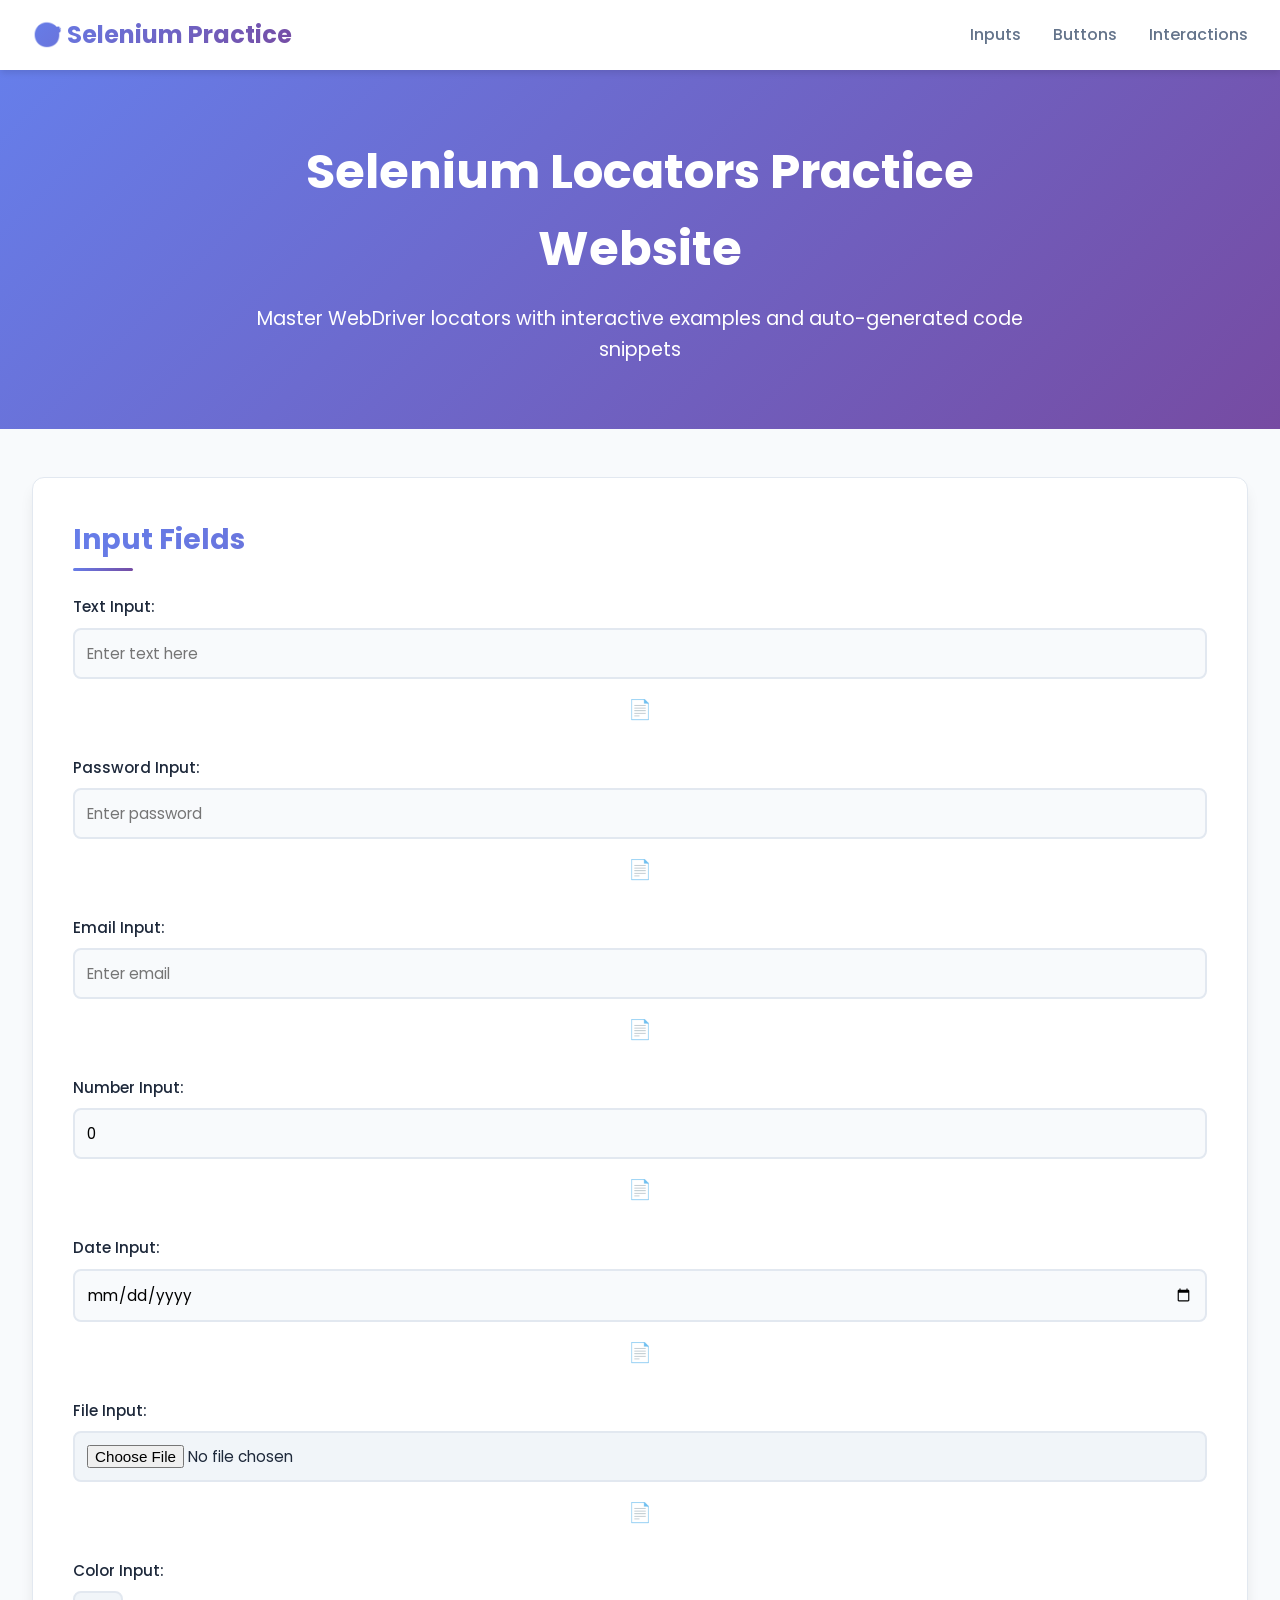
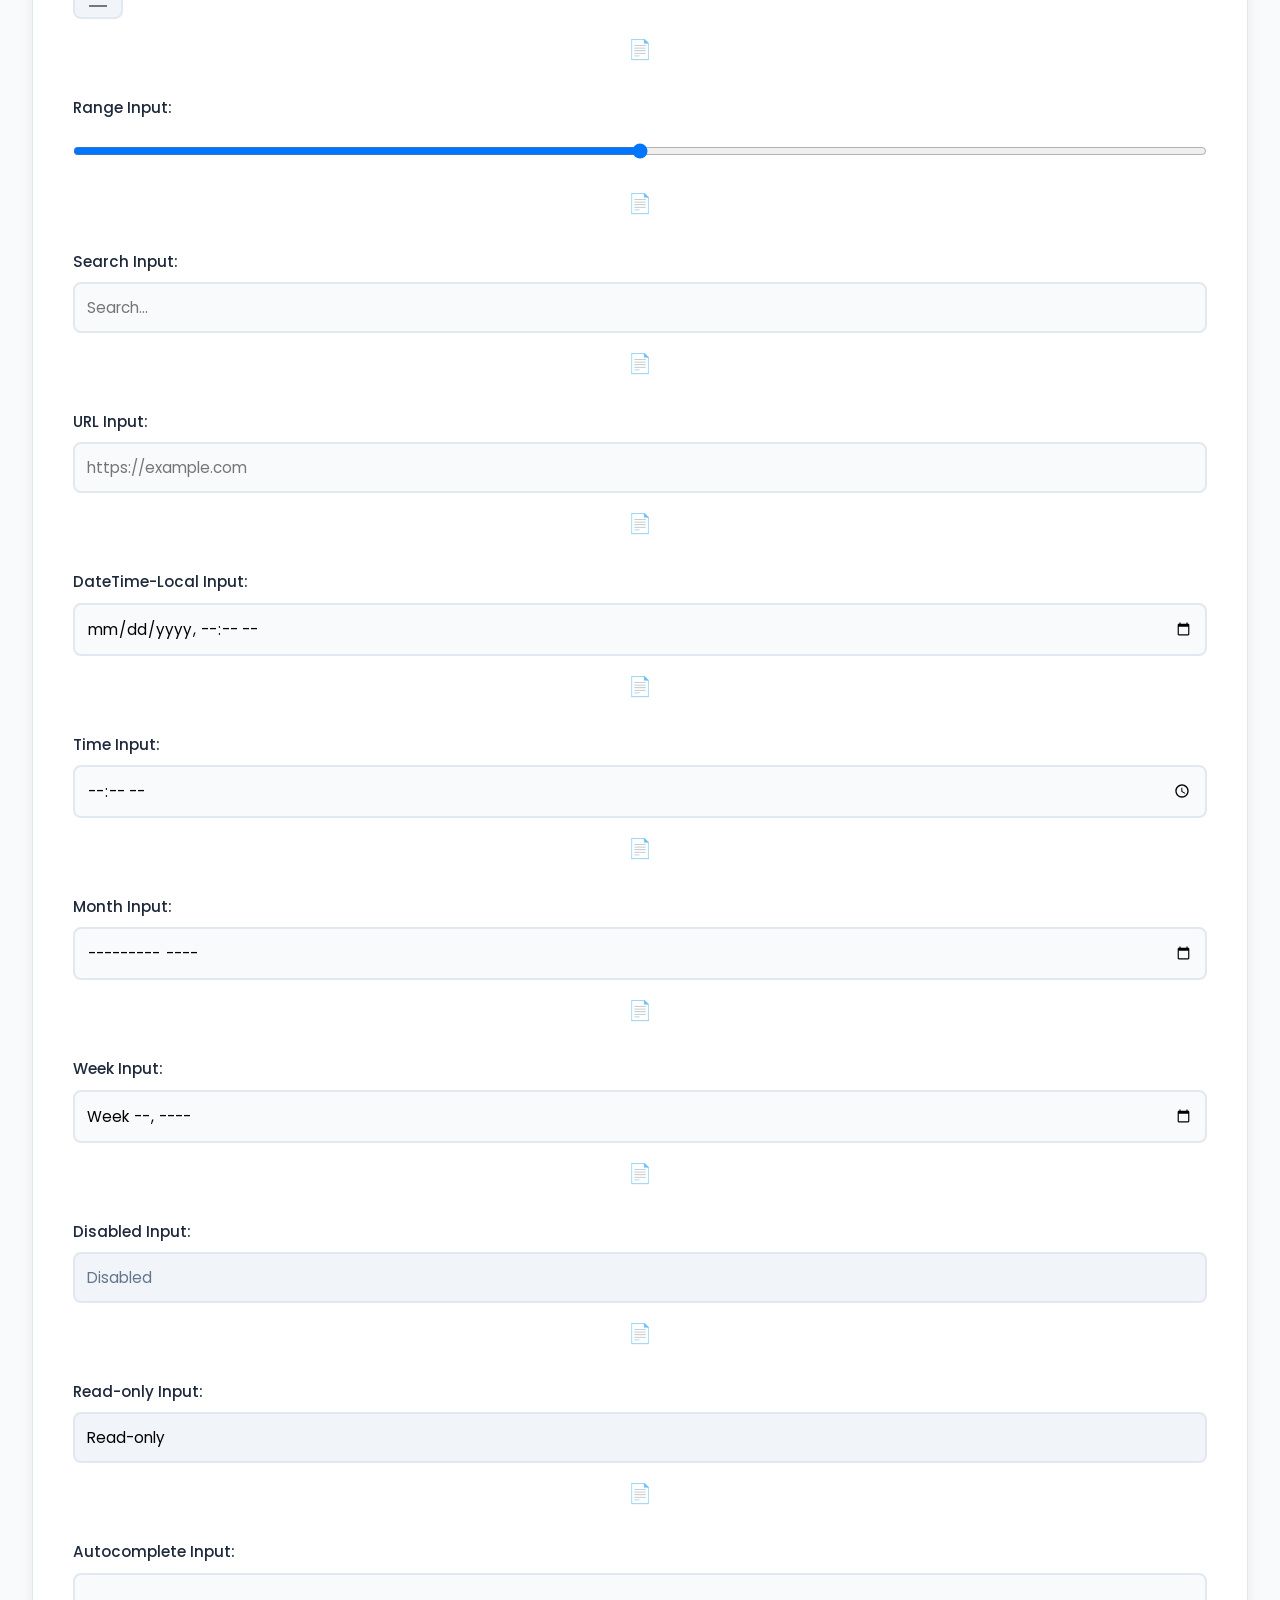
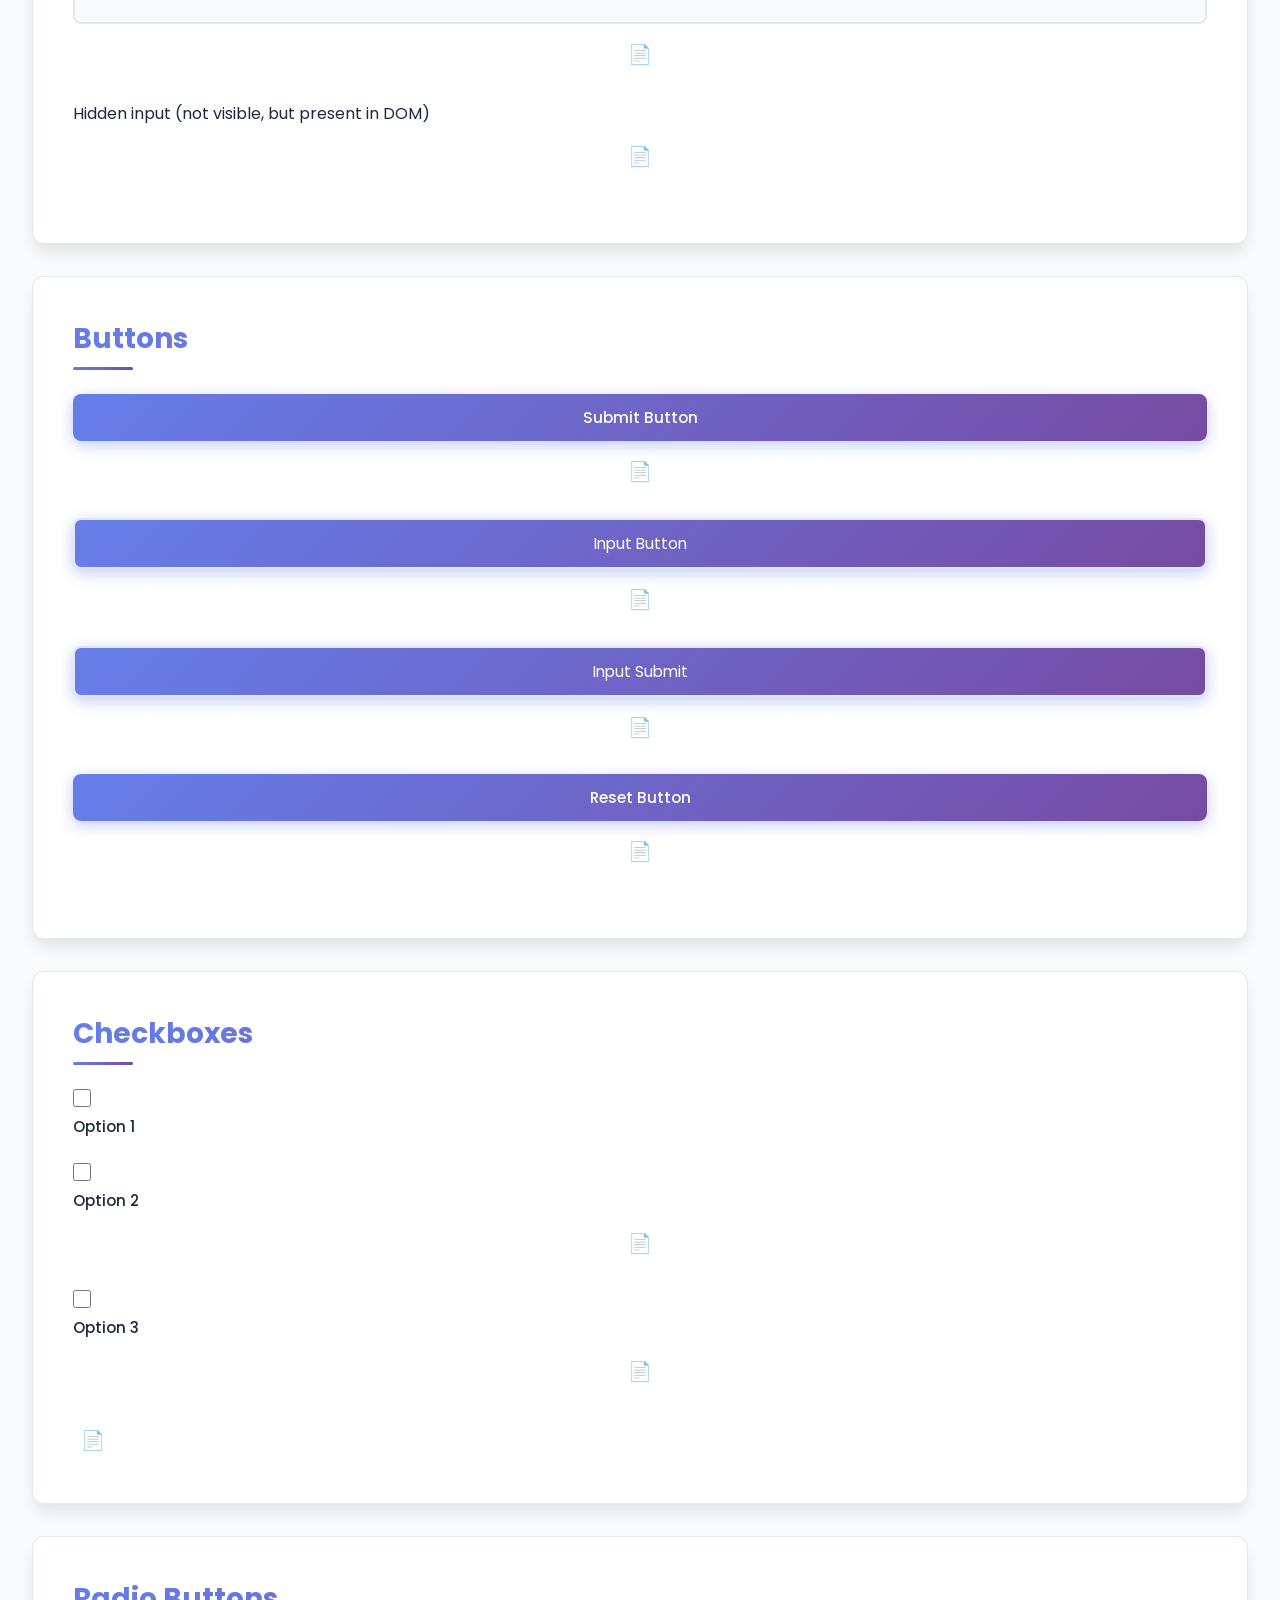
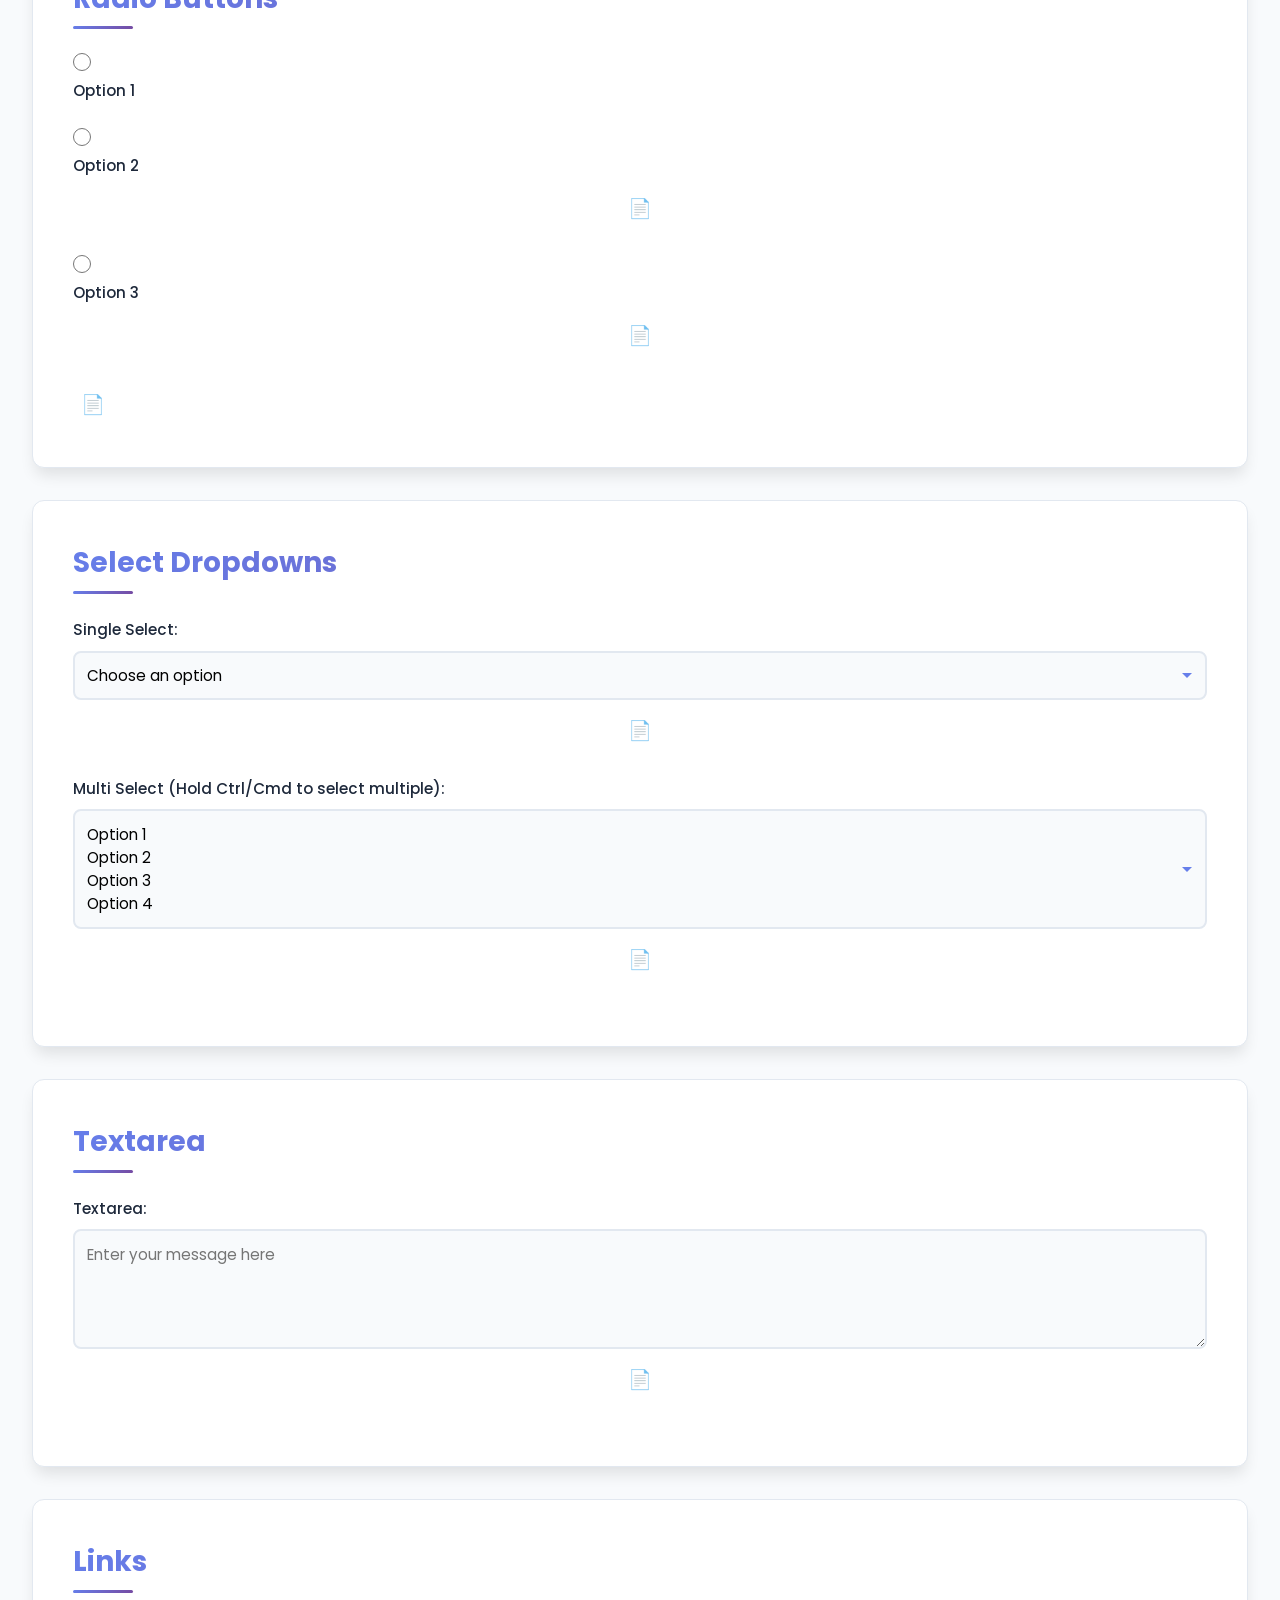
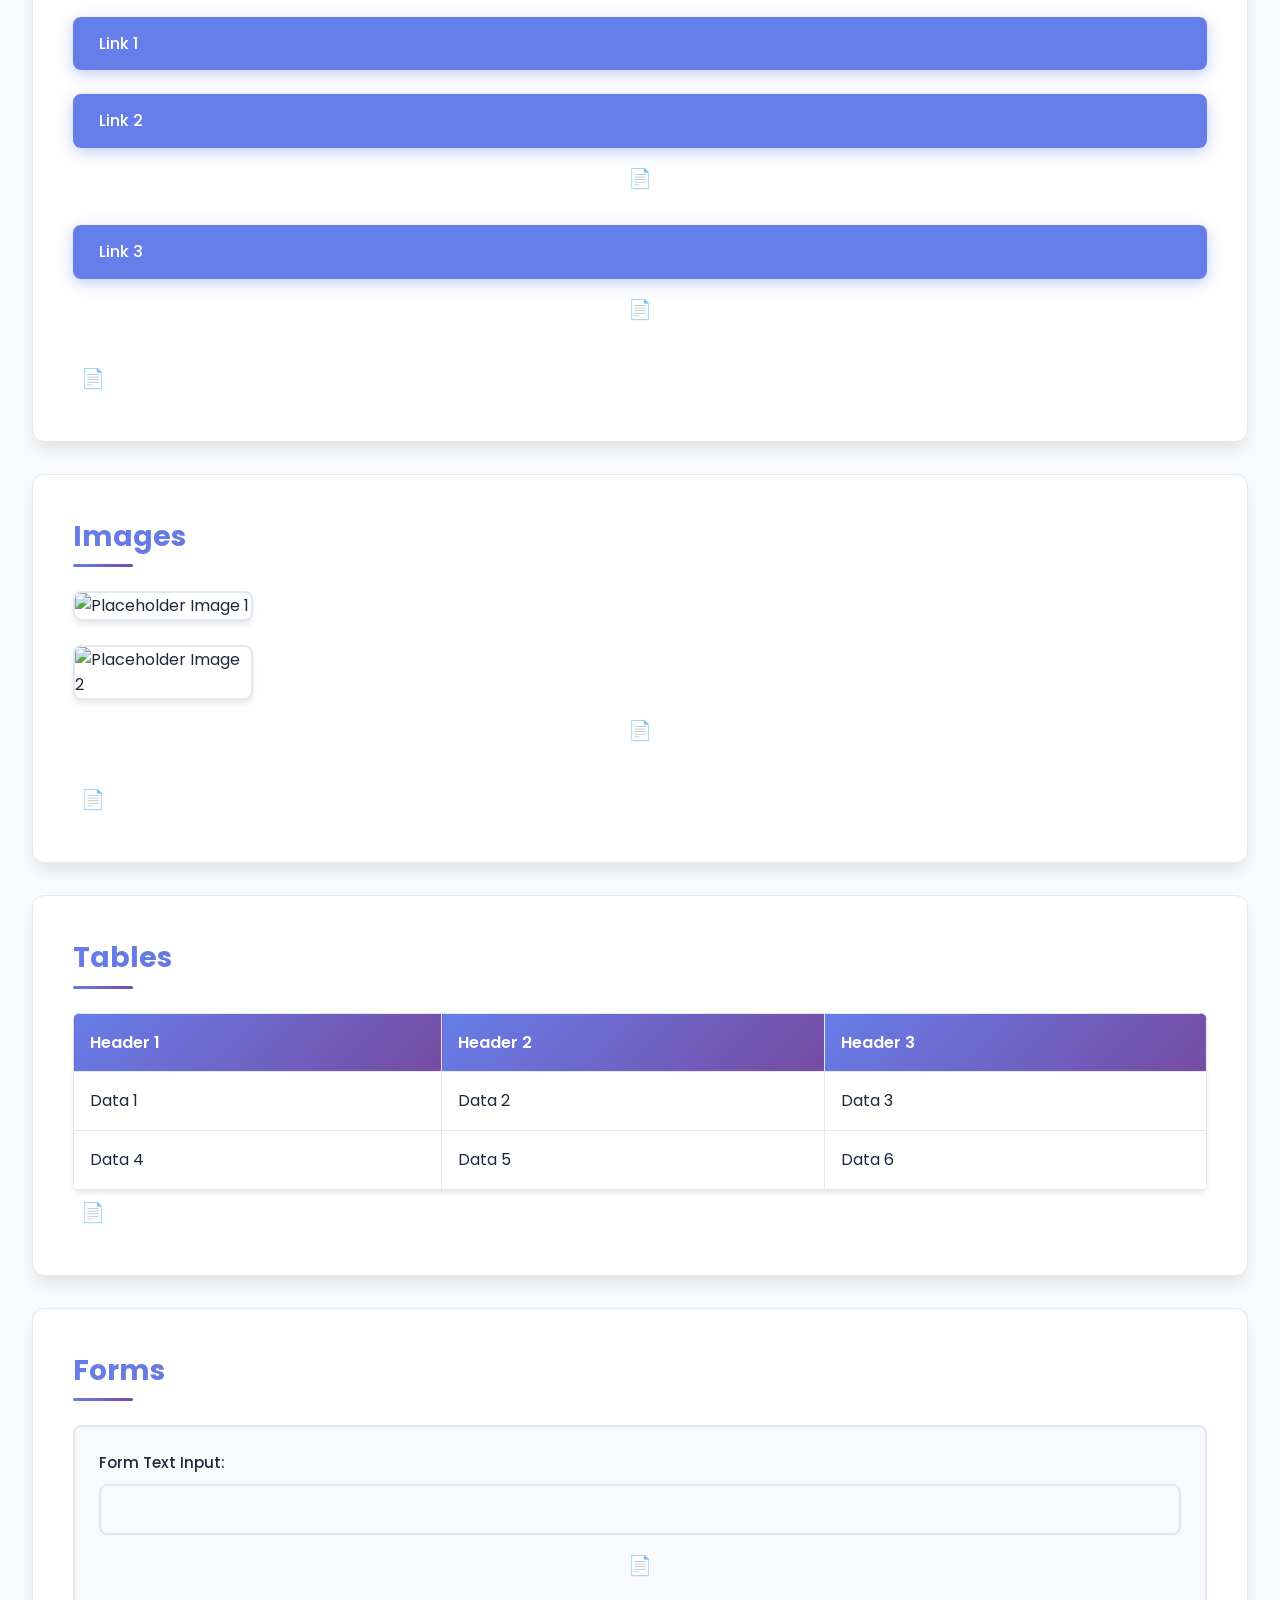
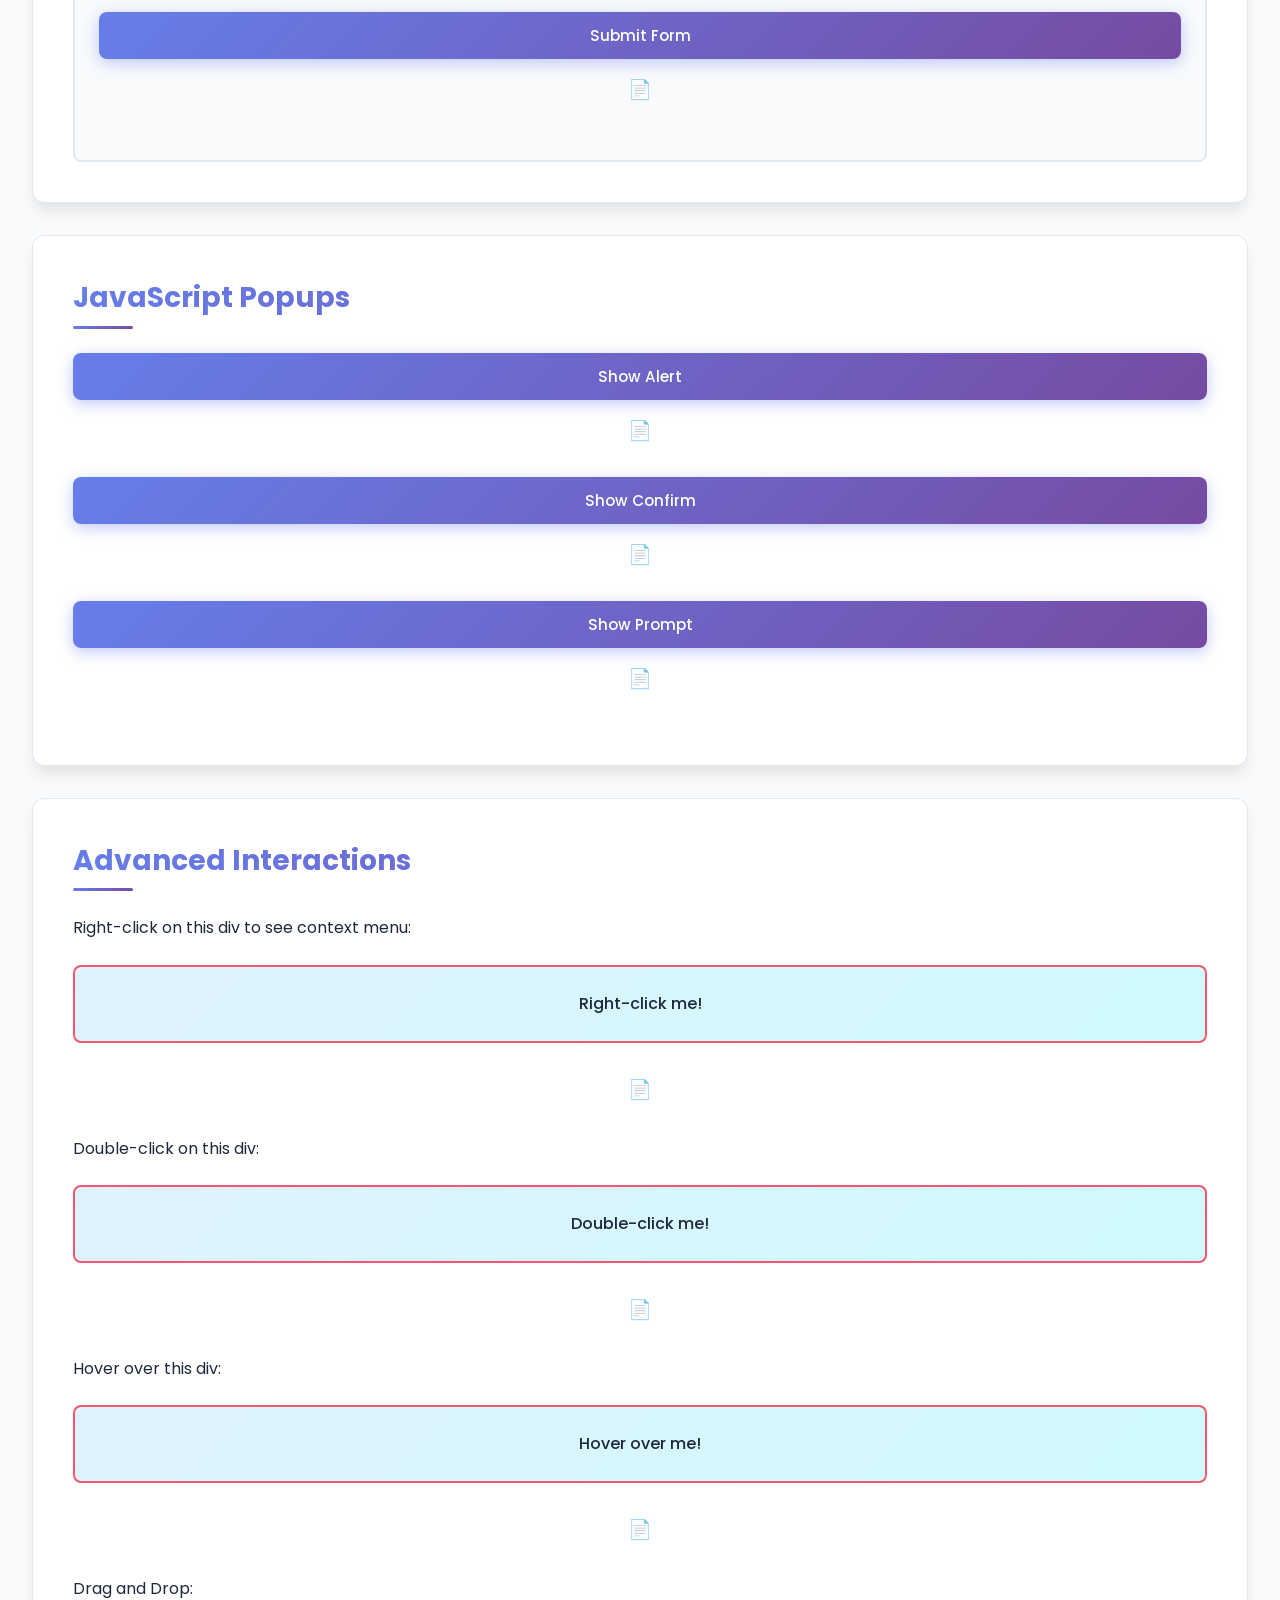
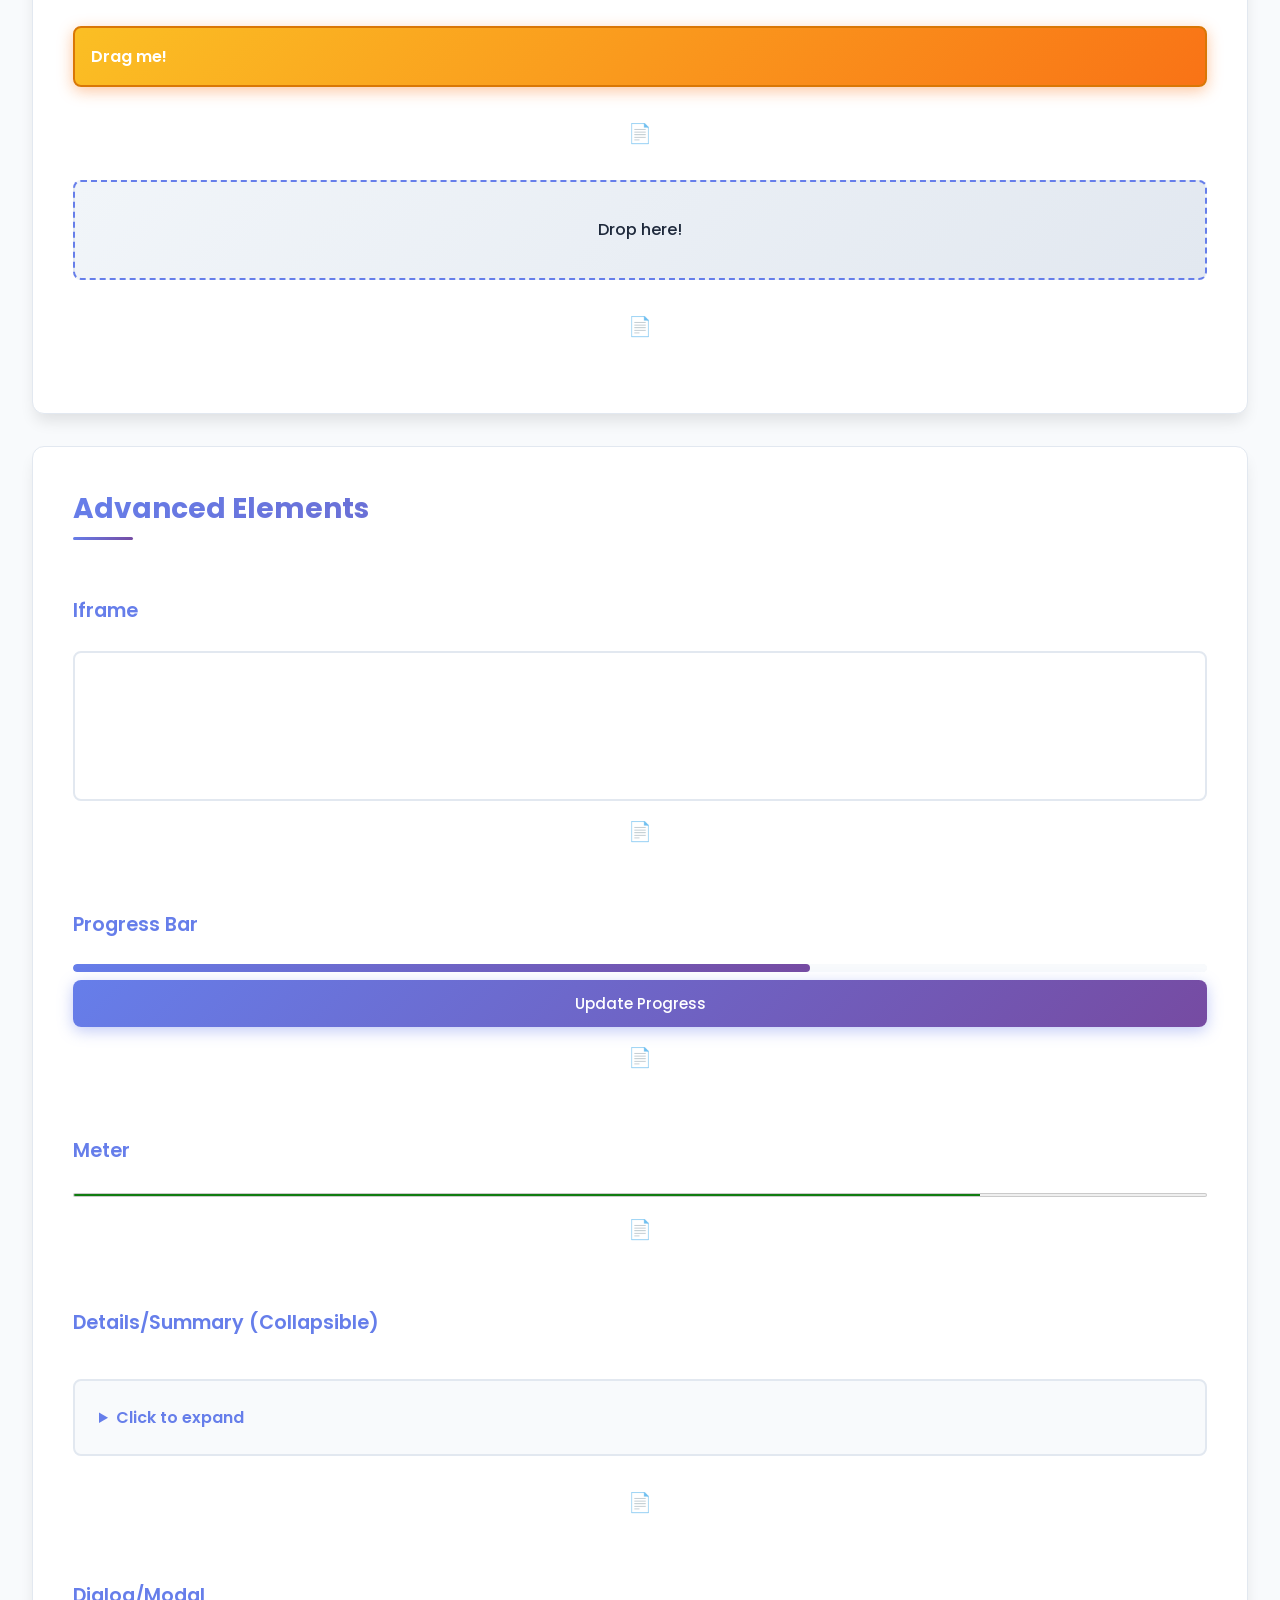
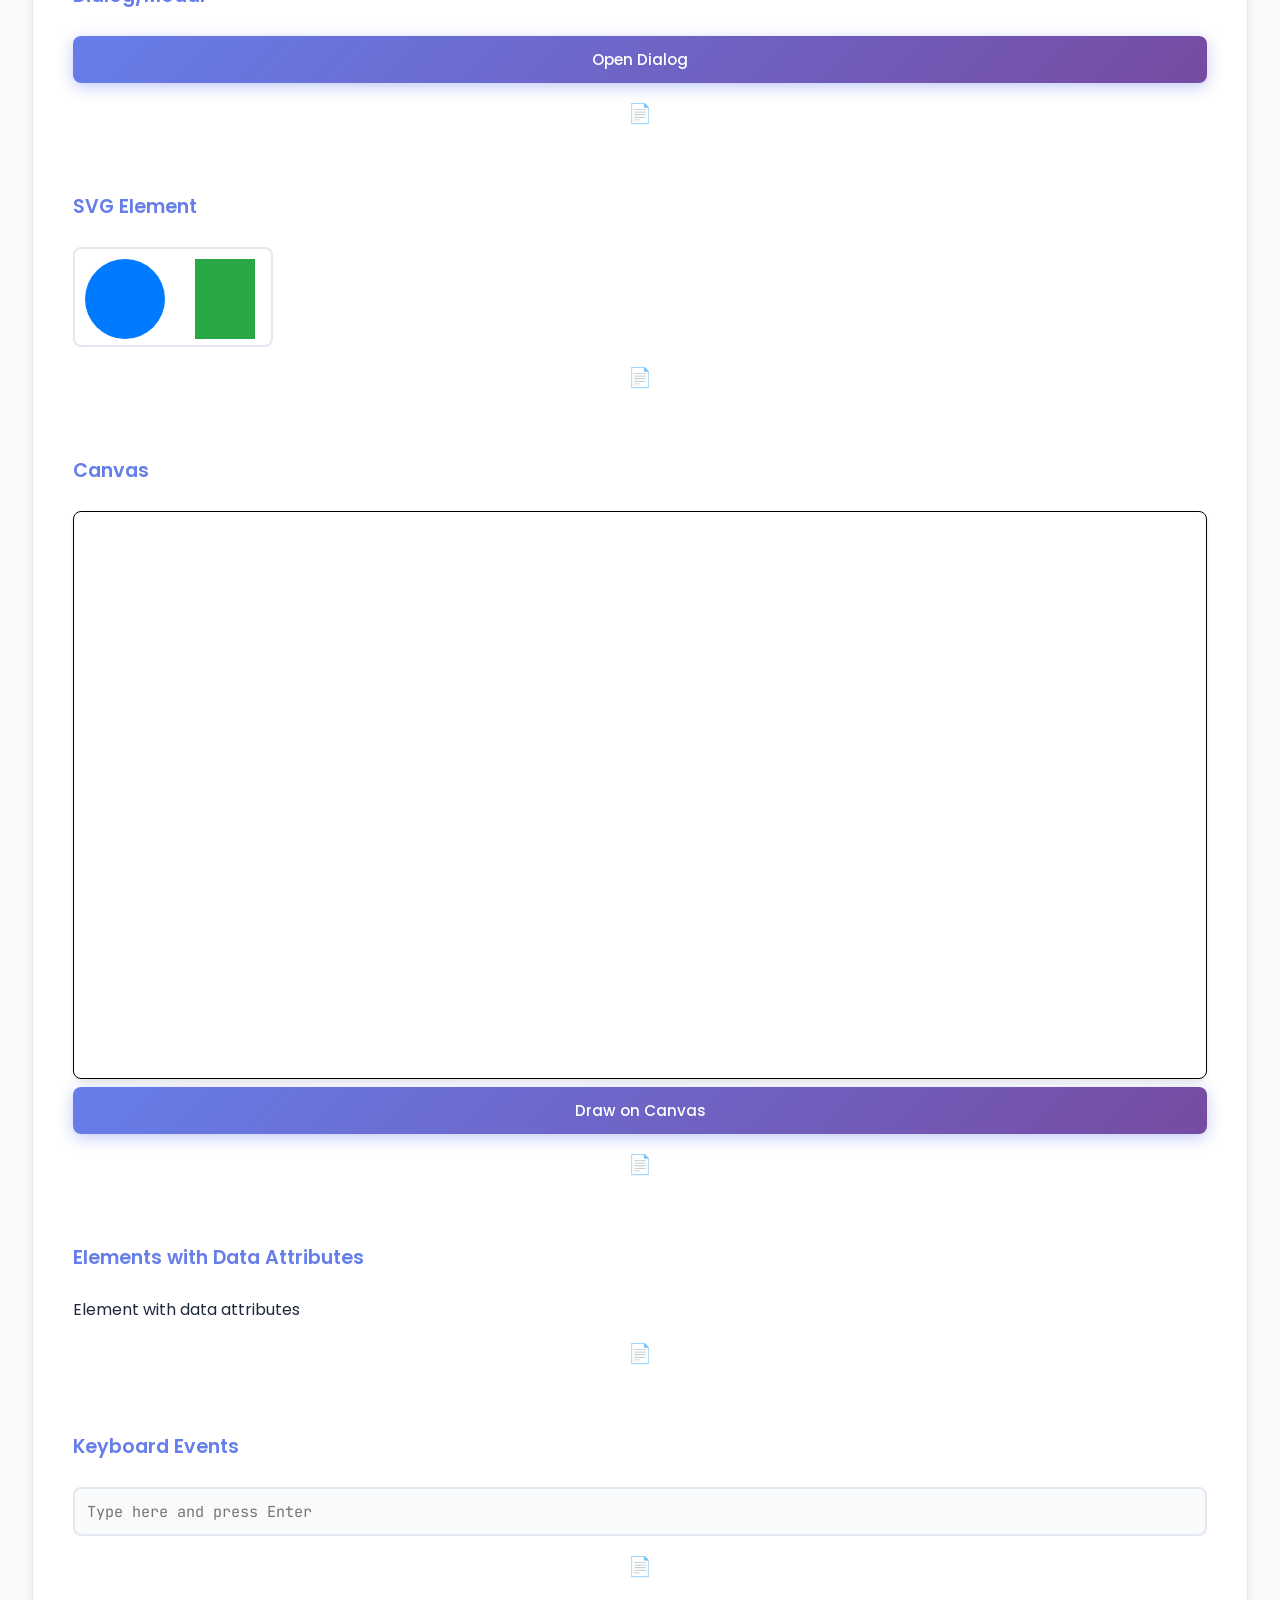
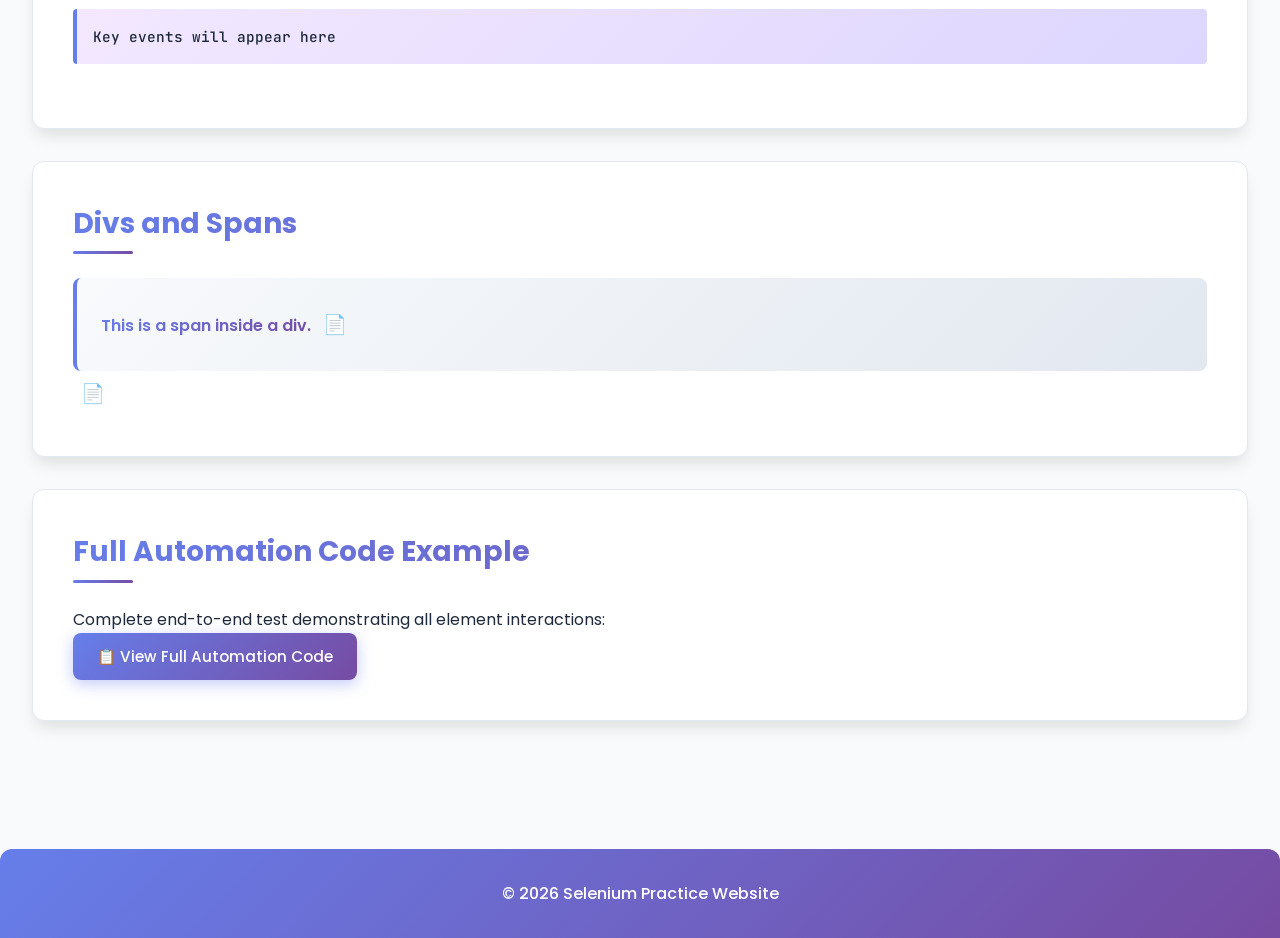
==== index.html @ beaed663 "Initial commit: Selenium practice website with Python code generation" ====
<!DOCTYPE html>
<html lang="en">
<head>
    <meta charset="UTF-8">
    <meta name="viewport" content="width=device-width, initial-scale=1.0">
    <title>Selenium Practice Locators</title>
    <link href="https://fonts.googleapis.com/css2?family=Poppins:wght@400;500;600;700&family=JetBrains+Mono:wght@400;600&display=swap" rel="stylesheet">
    <link rel="stylesheet" href="style.css">
</head>
<body>
    <nav class="navbar">
        <div class="nav-container">
            <h1 class="nav-logo">🎯 Selenium Practice</h1>
            <ul class="nav-menu">
                <li><a href="#inputs" class="nav-link">Inputs</a></li>
                <li><a href="#buttons" class="nav-link">Buttons</a></li>
                <li><a href="#advanced-interactions" class="nav-link">Interactions</a></li>
            </ul>
        </div>
    </nav>

    <header class="hero">
        <div class="hero-content">
            <h1>Selenium Locators Practice Website</h1>
            <p>Master WebDriver locators with interactive examples and auto-generated code snippets</p>
        </div>
    </header>

    <!-- Code Popup Modal -->
    <div id="codeModal" class="modal">
        <div class="modal-content">
            <div class="modal-header">
                <h3 id="modalTitle">Selenium Code</h3>
                <button class="modal-close" onclick="closeCodeModal()">&times;</button>
            </div>
            <div class="modal-body">
                <div id="explanationSection" class="explanation-section">
                    <h4>How to use:</h4>
                    <p id="modalExplanation"></p>
                </div>
                <h4>Selenium Code:</h4>
                <div id="modalCode" class="modal-code"></div>
                <button class="btn btn-copy" onclick="copyToClipboard()">📋 Copy Code</button>
            </div>
        </div>
    </div>

    <main>
        <section id="inputs" class="section">
            <h2>Input Fields</h2>
            <div class="element-container">
                <label for="text-input">Text Input:</label>
                <input type="text" id="text-input" name="textInput" placeholder="Enter text here">
                <button class="icon-btn" onclick="showSeleniumCode('text-input')" title="View Selenium Code">📄</button>
            </div>
            <div class="element-container">
                <label for="password-input">Password Input:</label>
                <input type="password" id="password-input" name="passwordInput" placeholder="Enter password">
                <button class="icon-btn" onclick="showSeleniumCode('password-input')" title="View Selenium Code">📄</button>
            </div>
            <div class="element-container">
                <label for="email-input">Email Input:</label>
                <input type="email" id="email-input" name="emailInput" placeholder="Enter email">
                <button class="icon-btn" onclick="showSeleniumCode('email-input')" title="View Selenium Code">📄</button>
            </div>
            <div class="element-container">
                <label for="number-input">Number Input:</label>
                <input type="number" id="number-input" name="numberInput" value="0">
                <button class="icon-btn" onclick="showSeleniumCode('number-input')" title="View Selenium Code">📄</button>
            </div>
            <div class="element-container">
                <label for="date-input">Date Input:</label>
                <input type="date" id="date-input" name="dateInput">
                <button class="icon-btn" onclick="showSeleniumCode('date-input')" title="View Selenium Code">📄</button>
            </div>
            <div class="element-container">
                <label for="file-input">File Input:</label>
                <input type="file" id="file-input" name="fileInput">
                <button class="icon-btn" onclick="showSeleniumCode('file-input')" title="View Selenium Code">📄</button>
            </div>
            <div class="element-container">
                <label for="color-input">Color Input:</label>
                <input type="color" id="color-input" name="colorInput" value="#007bff">
                <button class="icon-btn" onclick="showSeleniumCode('color-input')" title="View Selenium Code">📄</button>
            </div>
            <div class="element-container">
                <label for="range-input">Range Input:</label>
                <input type="range" id="range-input" name="rangeInput" min="0" max="100" value="50">
                <button class="icon-btn" onclick="showSeleniumCode('range-input')" title="View Selenium Code">📄</button>
            </div>
            <div class="element-container">
                <label for="search-input">Search Input:</label>
                <input type="search" id="search-input" name="searchInput" placeholder="Search...">
                <button class="icon-btn" onclick="showSeleniumCode('search-input')" title="View Selenium Code">📄</button>
            </div>
            <div class="element-container">
                <label for="url-input">URL Input:</label>
                <input type="url" id="url-input" name="urlInput" placeholder="https://example.com">
                <button class="icon-btn" onclick="showSeleniumCode('url-input')" title="View Selenium Code">📄</button>
            </div>
            <div class="element-container">
                <label for="datetime-local-input">DateTime-Local Input:</label>
                <input type="datetime-local" id="datetime-local-input" name="datetimeLocalInput">
                <button class="icon-btn" onclick="showSeleniumCode('datetime-local-input')" title="View Selenium Code">📄</button>
            </div>
            <div class="element-container">
                <label for="time-input">Time Input:</label>
                <input type="time" id="time-input" name="timeInput">
                <button class="icon-btn" onclick="showSeleniumCode('time-input')" title="View Selenium Code">📄</button>
            </div>
            <div class="element-container">
                <label for="month-input">Month Input:</label>
                <input type="month" id="month-input" name="monthInput">
                <button class="icon-btn" onclick="showSeleniumCode('month-input')" title="View Selenium Code">📄</button>
            </div>
            <div class="element-container">
                <label for="week-input">Week Input:</label>
                <input type="week" id="week-input" name="weekInput">
                <button class="icon-btn" onclick="showSeleniumCode('week-input')" title="View Selenium Code">📄</button>
            </div>
            <div class="element-container">
                <label for="disabled-input">Disabled Input:</label>
                <input type="text" id="disabled-input" name="disabledInput" value="Disabled" disabled>
                <button class="icon-btn" onclick="showSeleniumCode('disabled-input')" title="View Selenium Code">📄</button>
            </div>
            <div class="element-container">
                <label for="readonly-input">Read-only Input:</label>
                <input type="text" id="readonly-input" name="readonlyInput" value="Read-only" readonly>
                <button class="icon-btn" onclick="showSeleniumCode('readonly-input')" title="View Selenium Code">📄</button>
            </div>
            <div class="element-container">
                <label for="autocomplete-input">Autocomplete Input:</label>
                <input type="text" id="autocomplete-input" name="autocompleteInput" list="fruits">
                <datalist id="fruits">
                    <option value="Apple">
                    <option value="Banana">
                    <option value="Cherry">
                    <option value="Date">
                    <option value="Elderberry">
                </datalist>
                <button class="icon-btn" onclick="showSeleniumCode('autocomplete-input')" title="View Selenium Code">📄</button>
            </div>
            <div class="element-container">
                <input type="hidden" id="hidden-input" name="hiddenInput" value="hidden value">
                <p>Hidden input (not visible, but present in DOM)</p>
                <button class="icon-btn" onclick="showSeleniumCode('hidden-input')" title="View Selenium Code">📄</button>
            </div>
        </section>

        <section id="buttons" class="section">
            <h2>Buttons</h2>
            <div class="element-container">
                <button id="submit-button" class="btn">Submit Button</button>
                <button class="icon-btn" onclick="showSeleniumCode('submit-button')" title="View Selenium Code">📄</button>
            </div>
            <div class="element-container">
                <input type="button" id="input-button" value="Input Button" class="btn">
                <button class="icon-btn" onclick="showSeleniumCode('input-button')" title="View Selenium Code">📄</button>
            </div>
            <div class="element-container">
                <input type="submit" id="input-submit" value="Input Submit" class="btn">
                <button class="icon-btn" onclick="showSeleniumCode('input-submit')" title="View Selenium Code">📄</button>
            </div>
            <div class="element-container">
                <button id="reset-button" class="btn">Reset Button</button>
                <button class="icon-btn" onclick="showSeleniumCode('reset-button')" title="View Selenium Code">📄</button>
            </div>
        </section>

        <section id="checkboxes" class="section">
            <h2>Checkboxes</h2>
            <div class="element-container">
                <input type="checkbox" id="checkbox1" name="checkboxGroup" value="option1">
                <label for="checkbox1">Option 1</label>
            </div>
            <div class="element-container">
                <input type="checkbox" id="checkbox2" name="checkboxGroup" value="option2">
                <label for="checkbox2">Option 2</label>
                <button class="icon-btn" onclick="showSeleniumCode('checkbox2')" title="View Selenium Code">📄</button>
            </div>
            <div class="element-container">
                <input type="checkbox" id="checkbox3" name="checkboxGroup" value="option3">
                <label for="checkbox3">Option 3</label>
                <button class="icon-btn" onclick="showSeleniumCode('checkbox3')" title="View Selenium Code">📄</button>
            </div>
            <button class="icon-btn" onclick="showSeleniumCode('checkbox1')" title="View Selenium Code">📄</button>
        </section>

        <section id="radio-buttons" class="section">
            <h2>Radio Buttons</h2>
            <div class="element-container">
                <input type="radio" id="radio1" name="radioGroup" value="option1">
                <label for="radio1">Option 1</label>
            </div>
            <div class="element-container">
                <input type="radio" id="radio2" name="radioGroup" value="option2">
                <label for="radio2">Option 2</label>
                <button class="icon-btn" onclick="showSeleniumCode('radio2')" title="View Selenium Code">📄</button>
            </div>
            <div class="element-container">
                <input type="radio" id="radio3" name="radioGroup" value="option3">
                <label for="radio3">Option 3</label>
                <button class="icon-btn" onclick="showSeleniumCode('radio3')" title="View Selenium Code">📄</button>
            </div>
            <button class="icon-btn" onclick="showSeleniumCode('radio1')" title="View Selenium Code">📄</button>
        </section>

        <section id="select-dropdowns" class="section">
            <h2>Select Dropdowns</h2>
            <div class="element-container">
                <label for="single-select">Single Select:</label>
                <select id="single-select" name="singleSelect">
                    <option value="">Choose an option</option>
                    <option value="option1">Option 1</option>
                    <option value="option2">Option 2</option>
                    <option value="option3">Option 3</option>
                </select>
                <button class="icon-btn" onclick="showSeleniumCode('single-select')" title="View Selenium Code">📄</button>
            </div>
            <div class="element-container">
                <label for="multi-select">Multi Select (Hold Ctrl/Cmd to select multiple):</label>
                <select id="multi-select" name="multiSelect" multiple size="4">
                    <option value="option1">Option 1</option>
                    <option value="option2">Option 2</option>
                    <option value="option3">Option 3</option>
                    <option value="option4">Option 4</option>
                </select>
                <button class="icon-btn" onclick="showSeleniumCode('multi-select')" title="View Selenium Code">📄</button>
            </div>
        </section>

        <section id="textarea" class="section">
            <h2>Textarea</h2>
            <div class="element-container">
                <label for="text-area">Textarea:</label>
                <textarea id="text-area" name="textArea" rows="4" cols="50" placeholder="Enter your message here"></textarea>
                <button class="icon-btn" onclick="showSeleniumCode('text-area')" title="View Selenium Code">📄</button>
            </div>
        </section>

        <section id="links" class="section">
            <h2>Links</h2>
            <div class="element-container">
                <a href="#" id="link1" class="link">Link 1</a>
            </div>
            <div class="element-container">
                <a href="#" id="link2" class="link">Link 2</a>
                <button class="icon-btn" onclick="showSeleniumCode('link2')" title="View Selenium Code">📄</button>
            </div>
            <div class="element-container">
                <a href="#" id="link3" class="link">Link 3</a>
                <button class="icon-btn" onclick="showSeleniumCode('link3')" title="View Selenium Code">📄</button>
            </div>
            <button class="icon-btn" onclick="showSeleniumCode('link1')" title="View Selenium Code">📄</button>
        </section>

        <section id="images" class="section">
            <h2>Images</h2>
            <div class="element-container">
                <img src="https://via.placeholder.com/150" alt="Placeholder Image 1" id="image1" class="image">
            </div>
            <div class="element-container">
                <img src="https://via.placeholder.com/150" alt="Placeholder Image 2" id="image2" class="image">
                <button class="icon-btn" onclick="showSeleniumCode('image2')" title="View Selenium Code">📄</button>
            </div>
            <button class="icon-btn" onclick="showSeleniumCode('image1')" title="View Selenium Code">📄</button>
        </section>

        <section id="tables" class="section">
            <h2>Tables</h2>
            <table id="sample-table" class="table">
                <thead>
                    <tr>
                        <th>Header 1</th>
                        <th>Header 2</th>
                        <th>Header 3</th>
                    </tr>
                </thead>
                <tbody>
                    <tr>
                        <td>Data 1</td>
                        <td>Data 2</td>
                        <td>Data 3</td>
                    </tr>
                    <tr>
                        <td>Data 4</td>
                        <td>Data 5</td>
                        <td>Data 6</td>
                    </tr>
                </tbody>
            </table>
            <button class="icon-btn" onclick="showSeleniumCode('sample-table')" title="View Selenium Code">📄</button>
        </section>

        <section id="forms" class="section">
            <h2>Forms</h2>
            <form id="sample-form" class="form">
                <div class="element-container">
                    <label for="form-text">Form Text Input:</label>
                    <input type="text" id="form-text" name="formText">
                    <button class="icon-btn" onclick="showSeleniumCode('form-text')" title="View Selenium Code">📄</button>
                </div>
                <div class="element-container">
                    <button type="submit" id="form-submit" class="btn">Submit Form</button>
                    <button class="icon-btn" onclick="showSeleniumCode('form-submit')" title="View Selenium Code">📄</button>
                </div>
            </form>
        </section>

        <section id="javascript-popups" class="section">
            <h2>JavaScript Popups</h2>
            <div class="element-container">
                <button id="alert-button" class="btn" onclick="showAlert()">Show Alert</button>
                <button class="icon-btn" onclick="showSeleniumCode('alert-button')" title="View Selenium Code">📄</button>
            </div>
            <div class="element-container">
                <button id="confirm-button" class="btn" onclick="showConfirm()">Show Confirm</button>
                <button class="icon-btn" onclick="showSeleniumCode('confirm-button')" title="View Selenium Code">📄</button>
            </div>
            <div class="element-container">
                <button id="prompt-button" class="btn" onclick="showPrompt()">Show Prompt</button>
                <button class="icon-btn" onclick="showSeleniumCode('prompt-button')" title="View Selenium Code">📄</button>
            </div>
        </section>

        <section id="advanced-interactions" class="section">
            <h2>Advanced Interactions</h2>
            <div class="element-container">
                <p>Right-click on this div to see context menu:</p>
                <div id="right-click-div" class="interaction-div" oncontextmenu="handleRightClick(event)">Right-click me!</div>
                <button class="icon-btn" onclick="showSeleniumCode('right-click-div')" title="View Selenium Code">📄</button>
            </div>
            <div class="element-container">
                <p>Double-click on this div:</p>
                <div id="double-click-div" class="interaction-div" ondblclick="handleDoubleClick()">Double-click me!</div>
                <button class="icon-btn" onclick="showSeleniumCode('double-click-div')" title="View Selenium Code">📄</button>
            </div>
            <div class="element-container">
                <p>Hover over this div:</p>
                <div id="hover-div" class="interaction-div" onmouseover="handleHover()" onmouseout="handleHoverOut()">Hover over me!</div>
                <button class="icon-btn" onclick="showSeleniumCode('hover-div')" title="View Selenium Code">📄</button>
            </div>
            <div class="element-container">
                <p>Drag and Drop:</p>
                <div id="drag-source" class="drag-item" draggable="true" ondragstart="handleDragStart(event)">Drag me!</div>
                <button class="icon-btn" onclick="showSeleniumCode('drag-source')" title="View Selenium Code">📄</button>
                <div id="drop-target" class="drop-target" ondrop="handleDrop(event)" ondragover="allowDrop(event)">Drop here!</div>
                <button class="icon-btn" onclick="showSeleniumCode('drop-target')" title="View Selenium Code">📄</button>
            </div>
        </section>

        <section id="advanced-elements" class="section">
            <h2>Advanced Elements</h2>
            <div class="element-container">
                <h3>Iframe</h3>
                <iframe id="sample-iframe" src="data:text/html,<h1>Inside Iframe</h1><p id='iframe-text'>This is content inside an iframe.</p><button id='iframe-button'>Button in iframe</button>" width="100%" height="150"></iframe>
                <button class="icon-btn" onclick="showSeleniumCode('sample-iframe')" title="View Selenium Code">📄</button>
            </div>
            <div class="element-container">
                <h3>Progress Bar</h3>
                <progress id="progress-bar" value="65" max="100"></progress>
                <button id="update-progress" class="btn" onclick="updateProgress()">Update Progress</button>
                <button class="icon-btn" onclick="showSeleniumCode('progress-bar')" title="View Selenium Code">📄</button>
            </div>
            <div class="element-container">
                <h3>Meter</h3>
                <meter id="meter-element" value="0.8" min="0" max="1" low="0.3" high="0.7" optimum="0.9"></meter>
                <button class="icon-btn" onclick="showSeleniumCode('meter-element')" title="View Selenium Code">📄</button>
            </div>
            <div class="element-container">
                <h3>Details/Summary (Collapsible)</h3>
                <details id="details-element">
                    <summary id="summary-element">Click to expand</summary>
                    <p>This is hidden content that can be toggled.</p>
                </details>
                <button class="icon-btn" onclick="showSeleniumCode('details-element')" title="View Selenium Code">📄</button>
            </div>
            <div class="element-container">
                <h3>Dialog/Modal</h3>
                <button id="open-dialog" class="btn" onclick="openDialog()">Open Dialog</button>
                <dialog id="sample-dialog">
                    <h3>Modal Dialog</h3>
                    <p>This is a native HTML dialog element.</p>
                    <button id="close-dialog" onclick="closeDialog()">Close</button>
                </dialog>
                <button class="icon-btn" onclick="showSeleniumCode('open-dialog')" title="View Selenium Code">📄</button>
            </div>
            <div class="element-container">
                <h3>SVG Element</h3>
                <svg id="sample-svg" width="200" height="100">
                    <circle id="svg-circle" cx="50" cy="50" r="40" fill="#007bff" onclick="handleSvgClick()"></circle>
                    <rect id="svg-rect" x="120" y="10" width="60" height="80" fill="#28a745"></rect>
                </svg>
                <button class="icon-btn" onclick="showSeleniumCode('sample-svg')" title="View Selenium Code">📄</button>
            </div>
            <div class="element-container">
                <h3>Canvas</h3>
                <canvas id="sample-canvas" width="200" height="100" style="border:1px solid #000;"></canvas>
                <button id="draw-canvas" class="btn" onclick="drawOnCanvas()">Draw on Canvas</button>
                <button class="icon-btn" onclick="showSeleniumCode('sample-canvas')" title="View Selenium Code">📄</button>
            </div>
            <div class="element-container">
                <h3>Elements with Data Attributes</h3>
                <div id="data-div" data-test-id="sample-data" data-value="123">
                    <span id="data-span" data-role="label" data-type="text">Element with data attributes</span>
                </div>
                <button class="icon-btn" onclick="showSeleniumCode('data-div')" title="View Selenium Code">📄</button>
            </div>
            <div class="element-container">
                <h3>Keyboard Events</h3>
                <input type="text" id="key-input" placeholder="Type here and press Enter" onkeydown="handleKeyDown(event)">
                <button class="icon-btn" onclick="showSeleniumCode('key-input')" title="View Selenium Code">📄</button>
                <p id="key-output">Key events will appear here</p>
            </div>
        </section>

        <section id="divs-spans" class="section">
            <h2>Divs and Spans</h2>
            <div id="sample-div" class="sample-div">
                <span id="sample-span" class="sample-span">This is a span inside a div.</span>
                <button class="icon-btn" onclick="showSeleniumCode('sample-span')" title="View Selenium Code">📄</button>
            </div>
            <button class="icon-btn" onclick="showSeleniumCode('sample-div')" title="View Selenium Code">📄</button>
        </section>

        <section id="full-automation" class="section">
            <h2>Full Automation Code Example</h2>
            <p>Complete end-to-end test demonstrating all element interactions:</p>
            <button class="btn" onclick="showFullAutomationCode()">📋 View Full Automation Code</button>
        </section>
    </main>

    <footer>
        <p>&copy; 2026 Selenium Practice Website</p>
    </footer>

    <script>
        function showAlert() {
            alert('This is a JavaScript alert popup!');
        }

        function showConfirm() {
            const result = confirm('Are you sure you want to proceed?');
            alert('You clicked: ' + (result ? 'OK' : 'Cancel'));
        }

        function showPrompt() {
            const result = prompt('Please enter your name:', 'John Doe');
            if (result !== null) {
                alert('Hello, ' + result + '!');
            } else {
                alert('You cancelled the prompt.');
            }
        }

        function handleRightClick(event) {
            event.preventDefault();
            alert('Right-click detected! Context menu would appear here.');
        }

        function handleDoubleClick() {
            alert('Double-click detected!');
        }

        function handleHover() {
            const div = document.getElementById('hover-div');
            div.style.backgroundColor = '#ffeb3b';
            div.textContent = 'Hovered!';
        }

        function handleHoverOut() {
            const div = document.getElementById('hover-div');
            div.style.backgroundColor = '';
            div.textContent = 'Hover over me!';
        }

        function handleDragStart(event) {
            event.dataTransfer.setData('text/plain', event.target.id);
        }

        function allowDrop(event) {
            event.preventDefault();
        }

        function handleDrop(event) {
            event.preventDefault();
            const data = event.dataTransfer.getData('text/plain');
            const draggedElement = document.getElementById(data);
            event.target.appendChild(draggedElement);
            alert('Element dropped successfully!');
        }

        function updateProgress() {
            const progress = document.getElementById('progress-bar');
            progress.value = Math.min(progress.value + 10, 100);
        }

        function openDialog() {
            document.getElementById('sample-dialog').showModal();
        }

        function closeDialog() {
            document.getElementById('sample-dialog').close();
        }

        function handleSvgClick() {
            alert('SVG circle clicked!');
        }

        function drawOnCanvas() {
            const canvas = document.getElementById('sample-canvas');
            const ctx = canvas.getContext('2d');
            ctx.fillStyle = '#007bff';
            ctx.fillRect(10, 10, 50, 50);
            ctx.fillStyle = '#28a745';
            ctx.beginPath();
            ctx.arc(150, 50, 30, 0, 2 * Math.PI);
            ctx.fill();
        }

        function handleKeyDown(event) {
            const output = document.getElementById('key-output');
            if (event.key === 'Enter') {
                output.textContent = 'Enter key pressed!';
            } else {
                output.textContent = `Key pressed: ${event.key} (code: ${event.code})`;
            }
        }

        function showSeleniumCode(elementId) {
            const { code, explanation } = generateSeleniumCode(elementId);
            document.getElementById('modalTitle').textContent = `Selenium Code - ${elementId}`;
            document.getElementById('modalExplanation').textContent = explanation;
            document.getElementById('modalCode').innerHTML = code;
            document.getElementById('codeModal').style.display = 'block';
        }

        function closeCodeModal() {
            document.getElementById('codeModal').style.display = 'none';
        }

        function copyToClipboard() {
            const codeElement = document.getElementById('modalCode');
            const text = codeElement.innerText;
            navigator.clipboard.writeText(text).then(() => {
                const btn = document.querySelector('.btn-copy');
                const originalText = btn.textContent;
                btn.textContent = '✓ Copied!';
                setTimeout(() => {
                    btn.textContent = originalText;
                }, 2000);
            });
        }

        window.onclick = function(event) {
            const modal = document.getElementById('codeModal');
            if (event.target === modal) {
                modal.style.display = 'none';
            }
        }

        function generateSeleniumCode(elementId) {
            const element = document.getElementById(elementId);
            const tagName = element.tagName.toLowerCase();
            const elementType = element.type || '';
            const name = element.name || '';
            const code = [];
            let explanation = '';

            // Add common imports for most scenarios
            code.push('from selenium import webdriver');
            code.push('from selenium.webdriver.common.by import By');
            code.push('from selenium.webdriver.support.ui import WebDriverWait');
            code.push('from selenium.webdriver.support import expected_conditions as EC');
            code.push('from selenium.webdriver.support.ui import Select');
            code.push('from selenium.webdriver.common.action_chains import ActionChains');
            code.push('from selenium.webdriver.common.keys import Keys');
            code.push('');
            code.push('# Initialize driver');
            code.push('driver = webdriver.Chrome()');
            code.push('driver.get("http://localhost:8000")');
            code.push('');
            code.push('# Find by ID');
            code.push(`element = driver.find_element(By.ID, "${elementId}")`);

            if (name) {
                code.push('');
                code.push('# Find by name');
                code.push(`element_by_name = driver.find_element(By.NAME, "${name}")`);
            }

            code.push('');
            code.push('# Find by CSS selector');
            code.push(`element_by_css = driver.find_element(By.CSS_SELECTOR, "${tagName}#${elementId}")`);

            code.push('');
            code.push('# Find by XPath');
            code.push(`element_by_xpath = driver.find_element(By.XPATH, "//${tagName}[@id='${elementId}']")`);

            // Element-specific actions
            if (tagName === 'input') {
                if (elementType === 'text' || elementType === 'password' || elementType === 'email' || elementType === 'search' || elementType === 'url' || elementType === 'tel') {
                    code.push('');
                    code.push('// Send keys (type text)');
                    code.push('element.sendKeys("sample text");');
                    explanation = `This ${elementType} input field allows text entry. Use sendKeys() to type text into the field. Clear it first with clear() if needed.`;
                } else if (elementType === 'checkbox' || elementType === 'radio') {
                    code.push('');
                    code.push('// Click to select');
                    code.push('element.click();');
                    code.push('');
                    code.push('// Check if selected');
                    code.push('boolean isSelected = element.isSelected();');
                    explanation = `This is a ${elementType} input. Use click() to toggle it and isSelected() to verify its state.`;
                } else if (elementType === 'file') {
                    code.push('');
                    code.push('// Upload file');
                    code.push('element.sendKeys("C:\\\\path\\\\to\\\\file.txt");');
                    explanation = 'File input fields use sendKeys() with the file path to upload files. Provide the absolute path to the file.';
                } else if (elementType === 'button' || elementType === 'submit') {
                    code.push('');
                    code.push('// Click button');
                    code.push('element.click();');
                    explanation = 'This button element can be clicked with the click() method to perform an action.';
                } else if (elementType === 'date' || elementType === 'time' || elementType === 'datetime-local' || elementType === 'month' || elementType === 'week') {
                    code.push('');
                    code.push(`// Set ${elementType}`);
                    code.push('element.sendKeys("12312020");  // Format varies by type');
                    explanation = `This is a ${elementType} picker input. Different browsers handle these differently - some support sendKeys, others require JavaScript interaction.`;
                } else if (elementType === 'color') {
                    code.push('');
                    code.push('// Get color value');
                    code.push('String colorValue = element.getAttribute("value");');
                    code.push('');
                    code.push('// Set color value');
                    code.push('JavascriptExecutor js = (JavascriptExecutor) driver;');
                    code.push('js.executeScript("arguments[0].value = \'#007bff\'", element);');
                    explanation = 'Color input fields store hex color values. Use getAttribute("value") to get the selected color. JavaScript may be needed to set colors in some browsers.';
                } else if (elementType === 'range') {
                    code.push('');
                    code.push('// Get range value');
                    code.push('String rangeValue = element.getAttribute("value");');
                    code.push('');
                    code.push('// Set range value');
                    code.push('JavascriptExecutor js = (JavascriptExecutor) driver;');
                    code.push('js.executeScript("arguments[0].value = 75; arguments[0].dispatchEvent(new Event(\'input\'))", element);');
                    explanation = 'Range sliders require JavaScript to set values since they cannot be interacted with directly. Get the current value with getAttribute("value").';
                } else if (elementType === 'hidden') {
                    code.push('');
                    code.push('// Get hidden input value');
                    code.push('String hiddenValue = element.getAttribute("value");');
                    explanation = 'Hidden inputs are not visible on the page but can be accessed via WebDriver. Use getAttribute("value") to retrieve their value.';
                } else {
                    code.push('');
                    code.push('// Generic input element');
                    code.push('String value = element.getAttribute("value");');
                    explanation = 'This is a generic input element. Use getAttribute("value") to get the current value and sendKeys() to enter text.';
                }
            } else if (tagName === 'button') {
                code.push('');
                code.push('// Click button');
                code.push('element.click();');
                explanation = 'This is a button element. Use click() to activate it.';
            } else if (tagName === 'select') {
                code.push('');
                code.push('// Select by visible text');
                code.push('Select select = new Select(element);');
                code.push('select.selectByVisibleText("Option 1");');
                code.push('');
                code.push('// Select by value');
                code.push('select.selectByValue("option1");');
                code.push('');
                code.push('// Select by index');
                code.push('select.selectByIndex(0);');
                code.push('');
                code.push('// Get all selected options');
                code.push('List<WebElement> selectedOptions = select.getAllSelectedOptions();');
                code.push('import org.openqa.selenium.support.ui.Select;');
                explanation = 'Select elements require the Select class. Use selectByVisibleText(), selectByValue(), or selectByIndex(). For multi-select, use getAllSelectedOptions().';
            } else if (tagName === 'textarea') {
                code.push('');
                code.push('// Send keys (type text)');
                code.push('element.sendKeys("Sample text content");');
                code.push('');
                code.push('// Clear and type new text');
                code.push('element.clear();');
                code.push('element.sendKeys("New content");');
                code.push('');
                code.push('// Get current text');
                code.push('String currentText = element.getAttribute("value");');
                explanation = 'Textarea is multi-line text input. Use sendKeys() to type, clear() to empty, and getAttribute("value") to get current content.';
            } else if (tagName === 'a') {
                code.push('');
                code.push('// Click link');
                code.push('element.click();');
                code.push('');
                code.push('// Get link text');
                code.push('String linkText = element.getText();');
                code.push('');
                code.push('// Get href attribute');
                code.push('String href = element.getAttribute("href");');
                code.push('');
                code.push('// Get target attribute');
                code.push('String target = element.getAttribute("target");');
                explanation = 'Links can be clicked to navigate. Use getText() for link text, getAttribute("href") for URL, and getAttribute("target") for target behavior.';
            } else if (tagName === 'img') {
                code.push('');
                code.push('// Get image source');
                code.push('String src = element.getAttribute("src");');
                code.push('');
                code.push('// Get alt text');
                code.push('String alt = element.getAttribute("alt");');
                code.push('');
                code.push('// Check if image is displayed');
                code.push('boolean isDisplayed = element.isDisplayed();');
                code.push('');
                code.push('// Get image dimensions');
                code.push('int width = element.getSize().getWidth();');
                code.push('int height = element.getSize().getHeight();');
                explanation = 'Images are not directly clickable. Access src and alt attributes, use getSize() to verify dimensions, and isDisplayed() to check visibility.';
            } else if (tagName === 'iframe') {
                code.push('');
                code.push('// Switch to iframe');
                code.push('driver.switchTo().frame(element);');
                code.push('');
                code.push('// Find element inside iframe');
                code.push('WebElement iframeElement = driver.findElement(By.id("iframe-text"));');
                code.push('String iframeText = iframeElement.getText();');
                code.push('');
                code.push('// Switch back to main content');
                code.push('driver.switchTo().defaultContent();');
                explanation = 'Iframes create separate contexts. Use switchTo().frame() to interact with iframe contents, then switchTo().defaultContent() to return.';
            } else if (tagName === 'progress') {
                code.push('');
                code.push('// Get progress value');
                code.push('String value = element.getAttribute("value");');
                code.push('String max = element.getAttribute("max");');
                code.push('');
                code.push('// Calculate percentage');
                code.push('double percentage = (Double.parseDouble(value) / Double.parseDouble(max)) * 100;');
                explanation = 'Progress bars show completion. Get value and max attributes, then calculate percentage to verify progress state.';
            } else if (tagName === 'meter') {
                code.push('');
                code.push('// Get meter value');
                code.push('String value = element.getAttribute("value");');
                code.push('String min = element.getAttribute("min");');
                code.push('String max = element.getAttribute("max");');
                code.push('String low = element.getAttribute("low");');
                code.push('String high = element.getAttribute("high");');
                explanation = 'Meter elements display measurements. Check value, min, max, low, and high attributes to verify measurement state.';
            } else if (tagName === 'details') {
                code.push('');
                code.push('// Click to expand/collapse');
                code.push('element.click();');
                code.push('');
                code.push('// Check if open');
                code.push('boolean isOpen = element.getAttribute("open") != null;');
                code.push('');
                code.push('// Get summary and content');
                code.push('WebElement summary = element.findElement(By.tagName("summary"));');
                code.push('String summaryText = summary.getText();');
                explanation = 'Details elements are collapsible sections. Click to toggle, check "open" attribute, and use findElement() to access summary and content.';
            } else if (tagName === 'svg') {
                code.push('');
                code.push('// Find SVG elements');
                code.push('WebElement circle = driver.findElement(By.id("svg-circle"));');
                code.push('');
                code.push('// Get SVG attributes');
                code.push('String fillColor = circle.getAttribute("fill");');
                code.push('String cx = circle.getAttribute("cx");');
                code.push('String cy = circle.getAttribute("cy");');
                code.push('');
                code.push('// Click SVG element');
                code.push('circle.click();');
                explanation = 'SVG elements can be clicked by finding child elements. Locate by ID/CSS and interact like regular elements, access SVG-specific attributes.';
            } else if (tagName === 'canvas') {
                code.push('');
                code.push('// Canvas requires JavaScript for content interaction');
                code.push('JavascriptExecutor js = (JavascriptExecutor) driver;');
                code.push('');
                code.push('// Execute JavaScript to draw');
                code.push('js.executeScript("drawOnCanvas()");');
                code.push('');
                code.push('// Get canvas as image (base64)');
                code.push('String canvasBase64 = (String) js.executeScript(');
                code.push('    "return document.querySelector(\'canvas\').toDataURL()"');
                code.push(');');
                explanation = 'Canvas elements require JavascriptExecutor for testing. Use it to interact with canvas or capture canvas content as image data.';
            } else if (tagName === 'table') {
                code.push('');
                code.push('// Get all rows');
                code.push('List<WebElement> rows = element.findElements(By.tagName("tr"));');
                code.push('');
                code.push('// Get specific cell');
                code.push('WebElement cell = element.findElement(By.xpath(".//tr[1]/td[1]"));');
                code.push('String cellText = cell.getText();');
                code.push('');
                code.push('// Iterate through table data');
                code.push('for (WebElement row : rows) {');
                code.push('    List<WebElement> cells = row.findElements(By.tagName("td"));');
                code.push('    for (WebElement cellData : cells) {');
                code.push('        System.out.println(cellData.getText());');
                code.push('    }');
                code.push('}');
                explanation = 'For tables, use findElements() to locate rows and cells. Navigate structure with tr and td tags. Iterate through rows to extract data.';
            } else if (tagName === 'form') {
                code.push('');
                code.push('// Get form ID');
                code.push('String formId = element.getAttribute("id");');
                code.push('');
                code.push('// Find elements within form');
                code.push('WebElement input = element.findElement(By.id("form-text"));');
                code.push('WebElement submitBtn = element.findElement(By.id("form-submit"));');
                code.push('');
                code.push('// Fill form and submit');
                code.push('input.sendKeys("form data");');
                code.push('submitBtn.click();');
                explanation = 'Forms contain multiple inputs. Find elements within using relative XPath or nested findElements(). Fill inputs and click submit to submit.';
            } else if (tagName === 'dialog') {
                code.push('');
                code.push('// Check if dialog is displayed');
                code.push('boolean isDisplayed = element.isDisplayed();');
                code.push('');
                code.push('// Get dialog text');
                code.push('String dialogText = element.getText();');
                code.push('');
                code.push('// Find and click button in dialog');
                code.push('WebElement closeBtn = element.findElement(By.id("close-dialog"));');
                code.push('closeBtn.click();');
                explanation = 'Dialog elements are modal windows. Check if displayed, get content with getText(), interact with buttons inside to close.';
            } else if (elementId === 'data-div') {
                code.push('');
                code.push('// Find by data attribute');
                code.push(`WebElement dataElement = driver.findElement(By.cssSelector("[data-test-id='sample-data']"));`);
                code.push('String dataValue = dataElement.getAttribute("data-value");');
                code.push('');
                code.push('// Find by any data attribute');
                code.push(`WebElement element = driver.findElement(By.cssSelector("[data-role='label']"));`);
                explanation = 'Elements with custom data attributes use CSS selectors with attribute selectors. Access values with getAttribute().';
            } else if (elementId === 'key-input') {
                code.push('');
                code.push('// Send keyboard keys');
                code.push('element.sendKeys("test input");');
                code.push('element.sendKeys(Keys.ENTER);');
                code.push('');
                code.push('// Or use Actions for keyboard');
                code.push('import org.openqa.selenium.Keys;');
                code.push('import org.openqa.selenium.interactions.Actions;');
                code.push('');
                code.push('Actions actions = new Actions(driver);');
                code.push('actions.keyDown(Keys.SHIFT).sendKeys("a").keyUp(Keys.SHIFT).perform();');
                explanation = 'For keyboard inputs, use sendKeys() for simple text or Keys enum for special keys. For complex keyboard combinations, use Actions class with keyDown() and keyUp().';
            } else if (elementId === 'right-click-div') {
                code.push('');
                code.push('# Import Actions class');
                code.push('from selenium.webdriver.common.action_chains import ActionChains');
                code.push('');
                code.push('# Perform right-click (context menu)');
                code.push('actions = ActionChains(driver)');
                code.push('actions.context_click(element).perform()');
                code.push('');
                code.push('# Handle alert if needed');
                code.push('import time');
                code.push('time.sleep(0.5)');
                code.push('alert = driver.switch_to.alert');
                code.push('alert.accept()');
                explanation = 'For right-click interactions, use ActionChains with context_click() method. This triggers a context menu or right-click event handler.';
            } else if (elementId === 'double-click-div') {
                code.push('');
                code.push('# Import Actions class');
                code.push('from selenium.webdriver.common.action_chains import ActionChains');
                code.push('');
                code.push('# Perform double-click');
                code.push('actions = ActionChains(driver)');
                code.push('actions.double_click(element).perform()');
                explanation = 'For double-click interactions, use ActionChains with double_click() method to trigger double-click event handlers.';
            } else if (elementId === 'hover-div') {
                code.push('');
                code.push('# Import Actions class');
                code.push('from selenium.webdriver.common.action_chains import ActionChains');
                code.push('');
                code.push('# Perform hover (mouse over)');
                code.push('actions = ActionChains(driver)');
                code.push('actions.move_to_element(element).perform()');
                code.push('');
                code.push('# Verify element changed state');
                code.push('bg_color = element.value_of_css_property("background-color")');
                code.push('print(f"Background color: {bg_color}")');
                explanation = 'For hover interactions, use ActionChains with move_to_element() to trigger mouseover event handlers. Monitor CSS property changes to verify hover effects.';
            } else if (elementId === 'drag-source') {
                code.push('');
                code.push('# Import Actions class');
                code.push('from selenium.webdriver.common.action_chains import ActionChains');
                code.push('');
                code.push('# Find both drag source and drop target');
                code.push('drag_source = driver.find_element(By.ID, "drag-source")');
                code.push('drop_target = driver.find_element(By.ID, "drop-target")');
                code.push('');
                code.push('# Perform drag and drop');
                code.push('actions = ActionChains(driver)');
                code.push('actions.drag_and_drop(drag_source, drop_target).perform()');
                explanation = 'For drag operations, use ActionChains with drag_and_drop() method. Specify both the source element to drag and the target element to drop onto.';
            } else if (elementId === 'drop-target') {
                code.push('');
                code.push('# Import Actions class');
                code.push('from selenium.webdriver.common.action_chains import ActionChains');
                code.push('');
                code.push('# Find both drag source and drop target');
                code.push('drag_source = driver.find_element(By.ID, "drag-source")');
                code.push('drop_target = driver.find_element(By.ID, "drop-target")');
                code.push('');
                code.push('# Perform drag and drop');
                code.push('actions = ActionChains(driver)');
                code.push('actions.drag_and_drop(drag_source, drop_target).perform()');
                explanation = 'Drop targets receive dragged elements. Use drag_and_drop() to move an element from source to this target. The drop operation is part of the drag action.';
            } else if (elementId === 'key-input') {
                code.push('');
                code.push('# Send keyboard keys');
                code.push('element.send_keys("test input")');
                code.push('element.send_keys(Keys.ENTER)');
                code.push('');
                code.push('# Or use ActionChains for keyboard');
                code.push('from selenium.webdriver.common.action_chains import ActionChains');
                code.push('');
                code.push('actions = ActionChains(driver)');
                code.push('actions.key_down(Keys.SHIFT).send_keys("a").key_up(Keys.SHIFT).perform()');
                explanation = 'For keyboard inputs, use send_keys() for simple text or Keys enum for special keys. For complex keyboard combinations, use ActionChains with key_down() and key_up().';
            } else if (tagName === 'div' || tagName === 'span' || tagName === 'p' || tagName === 'h1' || tagName === 'h2' || tagName === 'h3' || tagName === 'h4' || tagName === 'h5' || tagName === 'h6') {
                code.push('');
                code.push('# Get element text');
                code.push('text = element.text');
                code.push('');
                code.push('# Wait for element visibility');
                code.push('wait = WebDriverWait(driver, 10)');
                code.push('wait.until(EC.visibility_of(element))');
                code.push('');
                code.push('# Check if element is displayed');
                code.push('is_displayed = element.is_displayed()');
                explanation = `This is a ${tagName} element. Use text property to get its content, wait for visibility with WebDriverWait, and is_displayed() to verify it's visible.`;
            } else {
                code.push('');
                code.push('# Generic element handling');
                code.push('text = element.text');
                code.push('is_displayed = element.is_displayed()');
                code.push('');
                code.push('# For interactions, consider using ActionChains');
                code.push('from selenium.webdriver.common.action_chains import ActionChains');
                code.push('actions = ActionChains(driver)');
                explanation = 'This is a generic HTML element. Use text property to get content and is_displayed() to verify visibility. For interactions, use ActionChains.';
            }

            const codeHtml = '<pre><code>' + code.join('\n') + '</code></pre>';
            return { code: codeHtml, explanation };
        }

        function showFullAutomationCode() {
            const code = [];
            
            code.push('from selenium import webdriver');
            code.push('from selenium.webdriver.common.by import By');
            code.push('from selenium.webdriver.support.ui import WebDriverWait');
            code.push('from selenium.webdriver.support import expected_conditions as EC');
            code.push('from selenium.webdriver.support.ui import Select');
            code.push('from selenium.webdriver.common.action_chains import ActionChains');
            code.push('from selenium.webdriver.common.keys import Keys');
            code.push('import time');
            code.push('');
            code.push('class SeleniumPracticeTest:');
            code.push('    def __init__(self):');
            code.push('        self.driver = None');
            code.push('        self.wait = None');
            code.push('');
            code.push('    def setUp(self):');
            code.push('        """Initialize WebDriver and navigate to practice site"""');
            code.push('        self.driver = webdriver.Chrome()');
            code.push('        self.wait = WebDriverWait(self.driver, 10)');
            code.push('        self.driver.get("http://localhost:8000")');
            code.push('        print("Browser launched successfully!")');
            code.push('');
            code.push('    def test_input_fields(self):');
            code.push('        """Test various input field types"""');
            code.push('        print("\\n=== Testing Input Fields ===")');
            code.push('');
            code.push('        # Test text input');
            code.push('        text_input = self.wait.until(');
            code.push('            EC.visibility_of_element_located((By.ID, "text-input"))');
            code.push('        )');
            code.push('        text_input.send_keys("Selenium Test")');
            code.push('        text_value = text_input.get_attribute("value")');
            code.push('        print(f"Text Input Value: {text_value}")');
            code.push('');
            code.push('        # Test email input');
            code.push('        email_input = self.driver.find_element(By.ID, "email-input")');
            code.push('        email_input.send_keys("test@example.com")');
            code.push('        email_value = email_input.get_attribute("value")');
            code.push('        print(f"Email Input Value: {email_value}")');
            code.push('');
            code.push('        # Test number input');
            code.push('        number_input = self.driver.find_element(By.ID, "number-input")');
            code.push('        number_input.clear()');
            code.push('        number_input.send_keys("42")');
            code.push('        number_value = number_input.get_attribute("value")');
            code.push('        print(f"Number Input Value: {number_value}")');
            code.push('');
            code.push('        # Test date input');
            code.push('        date_input = self.driver.find_element(By.ID, "date-input")');
            code.push('        date_input.send_keys("01012025")');
            code.push('        print(f"Date Input Value: {date_input.get_attribute(\'value\')}")');
            code.push('');
            code.push('    def test_buttons(self):');
            code.push('        """Test button interactions"""');
            code.push('        print("\\n=== Testing Buttons ===")');
            code.push('');
            code.push('        # Test submit button');
            code.push('        submit_btn = self.driver.find_element(By.ID, "submit-button")');
            code.push('        is_enabled = submit_btn.is_enabled()');
            code.push('        print(f"Submit Button Enabled: {is_enabled}")');
            code.push('');
            code.push('        button_text = submit_btn.text');
            code.push('        print(f"Button Text: {button_text}")');
            code.push('');
            code.push('        # Get button color');
            code.push('        bg_color = submit_btn.value_of_css_property("background-color")');
            code.push('        print(f"Button Background Color: {bg_color}")');
            code.push('');
            code.push('    def test_checkboxes_and_radios(self):');
            code.push('        """Test checkbox and radio button interactions"""');
            code.push('        print("\\n=== Testing Checkboxes and Radio Buttons ===")');
            code.push('');
            code.push('        # Test checkboxes');
            code.push('        checkbox1 = self.driver.find_element(By.ID, "checkbox1")');
            code.push('        if not checkbox1.is_selected():');
            code.push('            checkbox1.click()');
            code.push('        print(f"Checkbox1 Selected: {checkbox1.is_selected()}")');
            code.push('');
            code.push('        checkbox2 = self.driver.find_element(By.ID, "checkbox2")');
            code.push('        checkbox2.click()');
            code.push('        print(f"Checkbox2 Selected: {checkbox2.is_selected()}")');
            code.push('');
            code.push('        # Test radio buttons');
            code.push('        radio1 = self.driver.find_element(By.ID, "radio1")');
            code.push('        radio1.click()');
            code.push('        print(f"Radio1 Selected: {radio1.is_selected()}")');
            code.push('');
            code.push('        radio2 = self.driver.find_element(By.ID, "radio2")');
            code.push('        radio2.click()');
            code.push('        print(f"Radio2 Selected (should be true): {radio2.is_selected()}")');
            code.push('        print(f"Radio1 Selected (should be false): {radio1.is_selected()}")');
            code.push('');
            code.push('    def test_select_dropdowns(self):');
            code.push('        """Test select dropdown interactions"""');
            code.push('        print("\\n=== Testing Select Dropdowns ===")');
            code.push('');
            code.push('        # Test single select');
            code.push('        single_select = self.driver.find_element(By.ID, "single-select")');
            code.push('        select_obj = Select(single_select)');
            code.push('        select_obj.select_by_visible_text("Option 2")');
            code.push('        selected_text = select_obj.first_selected_option.text');
            code.push('        print(f"Selected Option: {selected_text}")');
            code.push('');
            code.push('        # Test multi-select');
            code.push('        multi_select = self.driver.find_element(By.ID, "multi-select")');
            code.push('        multi_select_obj = Select(multi_select)');
            code.push('        multi_select_obj.select_by_visible_text("Option 1")');
            code.push('        multi_select_obj.select_by_visible_text("Option 3")');
            code.push('        selected_count = len(multi_select_obj.all_selected_options)');
            code.push('        print(f"Multi-select Count: {selected_count}")');
            code.push('');
            code.push('    def test_advanced_interactions(self):');
            code.push('        """Test advanced interactions like drag-drop, hover, right-click"""');
            code.push('        print("\\n=== Testing Advanced Interactions ===")');
            code.push('');
            code.push('        # Test right-click');
            code.push('        right_click_div = self.driver.find_element(By.ID, "right-click-div")');
            code.push('        actions = ActionChains(self.driver)');
            code.push('        actions.context_click(right_click_div).perform()');
            code.push('        print("Right-click performed")');
            code.push('        time.sleep(0.5)');
            code.push('        self.driver.switch_to.alert.accept()');
            code.push('        print("Alert accepted")');
            code.push('');
            code.push('        # Test double-click');
            code.push('        double_click_div = self.driver.find_element(By.ID, "double-click-div")');
            code.push('        actions.double_click(double_click_div).perform()');
            code.push('        print("Double-click performed")');
            code.push('        time.sleep(0.5)');
            code.push('        self.driver.switch_to.alert.accept()');
            code.push('        print("Alert accepted")');
            code.push('');
            code.push('        # Test hover');
            code.push('        hover_div = self.driver.find_element(By.ID, "hover-div")');
            code.push('        actions.move_to_element(hover_div).perform()');
            code.push('        time.sleep(0.5)');
            code.push('        hover_text = hover_div.text');
            code.push('        print(f"Hover text: {hover_text}")');
            code.push('');
            code.push('        # Test drag and drop');
            code.push('        drag_source = self.driver.find_element(By.ID, "drag-source")');
            code.push('        drop_target = self.driver.find_element(By.ID, "drop-target")');
            code.push('        actions.drag_and_drop(drag_source, drop_target).perform()');
            code.push('        print("Drag and drop performed")');
            code.push('        time.sleep(0.5)');
            code.push('        self.driver.switch_to.alert.accept()');
            code.push('');
            code.push('    def test_forms(self):');
            code.push('        """Test form elements and table parsing"""');
            code.push('        print("\\n=== Testing Forms ===")');
            code.push('');
            code.push('        # Find form elements');
            code.push('        form_text = self.driver.find_element(By.ID, "form-text")');
            code.push('        form_text.send_keys("Form Test Data")');
            code.push('        print(f"Form text filled: {form_text.get_attribute(\'value\')}")');
            code.push('');
            code.push('        # Test table');
            code.push('        table = self.driver.find_element(By.ID, "sample-table")');
            code.push('        rows = table.find_elements(By.TAG_NAME, "tr")');
            code.push('        print(f"Table rows count: {len(rows)}")');
            code.push('');
            code.push('        # Get first row cells');
            code.push('        cells = rows[0].find_elements(By.TAG_NAME, "th")');
            code.push('        print(f"First row cell count: {len(cells)}")');
            code.push('');
            code.push('        # Test textarea');
            code.push('        textarea = self.driver.find_element(By.ID, "text-area")');
            code.push('        textarea.send_keys("This is a test message for textarea")');
            code.push('        print(f"Textarea value: {textarea.get_attribute(\'value\')}")');
            code.push('');
            code.push('    def tearDown(self):');
            code.push('        """Close the browser and cleanup"""');
            code.push('        print("\\n=== Test Completed ===")');
            code.push('        self.driver.quit()');
            code.push('        print("Browser closed successfully!")');
            code.push('');
            code.push('# Main execution');
            code.push('if __name__ == "__main__":');
            code.push('    test = SeleniumPracticeTest()');
            code.push('    try:');
            code.push('        test.setUp()');
            code.push('        test.test_input_fields()');
            code.push('        test.test_buttons()');
            code.push('        test.test_checkboxes_and_radios()');
            code.push('        test.test_select_dropdowns()');
            code.push('        test.test_advanced_interactions()');
            code.push('        test.test_forms()');
            code.push('    finally:');
            code.push('        test.tearDown()');
            
            const automationCode = '<pre><code>' + code.join('\n') + '</code></pre>';
            
            document.getElementById('modalTitle').textContent = 'Full Automation Code - Complete Test';
            document.getElementById('modalExplanation').textContent = 'This is a complete end-to-end Selenium test that demonstrates how to interact with all types of elements on the practice website. It includes: Input fields, Buttons, Checkboxes, Radio buttons, Dropdowns, Advanced interactions (right-click, double-click, hover, drag-drop), Forms, and Tables.';
            document.getElementById('modalCode').innerHTML = automationCode;
            document.getElementById('codeModal').style.display = 'block';
        }
    </script>
</body>
</html>
---- style.css ----
/* Modern CSS Design */
:root {
    --primary-gradient: linear-gradient(135deg, #667eea 0%, #764ba2 100%);
    --secondary-gradient: linear-gradient(135deg, #f093fb 0%, #f5576c 100%);
    --accent-gradient: linear-gradient(135deg, #4facfe 0%, #00f2fe 100%);
    --primary-color: #667eea;
    --secondary-color: #764ba2;
    --accent-color: #f5576c;
    --success-color: #06b6d4;
    --dark-bg: #0f172a;
    --light-bg: #f8fafc;
    --card-bg: #ffffff;
    --text-primary: #1e293b;
    --text-secondary: #64748b;
    --border-color: #e2e8f0;
    --shadow-sm: 0 1px 2px 0 rgba(0, 0, 0, 0.05);
    --shadow-md: 0 4px 6px -1px rgba(0, 0, 0, 0.1);
    --shadow-lg: 0 10px 15px -3px rgba(0, 0, 0, 0.1);
    --shadow-xl: 0 20px 25px -5px rgba(0, 0, 0, 0.1);
    --transition: all 0.3s cubic-bezier(0.4, 0, 0.2, 1);
}

* {
    margin: 0;
    padding: 0;
    box-sizing: border-box;
}

html {
    scroll-behavior: smooth;
}

body {
    font-family: 'Poppins', sans-serif;
    line-height: 1.6;
    color: var(--text-primary);
    background: var(--light-bg);
    padding: 0;
}

/* Navbar */
.navbar {
    position: sticky;
    top: 0;
    z-index: 1000;
    background: var(--card-bg);
    box-shadow: var(--shadow-md);
    backdrop-filter: blur(10px);
    background-color: rgba(255, 255, 255, 0.95);
}

.nav-container {
    max-width: 1400px;
    margin: 0 auto;
    padding: 1rem 2rem;
    display: flex;
    justify-content: space-between;
    align-items: center;
}

.nav-logo {
    font-size: 1.5rem;
    font-weight: 700;
    background: var(--primary-gradient);
    -webkit-background-clip: text;
    -webkit-text-fill-color: transparent;
    background-clip: text;
}

.nav-menu {
    display: flex;
    list-style: none;
    gap: 2rem;
}

.nav-link {
    text-decoration: none;
    color: var(--text-secondary);
    font-weight: 500;
    transition: var(--transition);
    position: relative;
}

.nav-link:hover {
    color: var(--primary-color);
}

.nav-link::after {
    content: '';
    position: absolute;
    bottom: -5px;
    left: 0;
    width: 0;
    height: 2px;
    background: var(--primary-gradient);
    transition: var(--transition);
}

.nav-link:hover::after {
    width: 100%;
}

/* Hero Section */
.hero {
    background: var(--primary-gradient);
    color: white;
    padding: 4rem 2rem;
    text-align: center;
    margin-bottom: 3rem;
}

.hero-content {
    max-width: 800px;
    margin: 0 auto;
}

.hero h1 {
    font-size: 3rem;
    margin-bottom: 1rem;
    font-weight: 700;
    animation: fadeInDown 0.6s ease;
}

.hero p {
    font-size: 1.2rem;
    opacity: 0.95;
    animation: fadeInUp 0.6s ease 0.1s both;
}

@keyframes fadeInDown {
    from {
        opacity: 0;
        transform: translateY(-20px);
    }
    to {
        opacity: 1;
        transform: translateY(0);
    }
}

@keyframes fadeInUp {
    from {
        opacity: 0;
        transform: translateY(20px);
    }
    to {
        opacity: 1;
        transform: translateY(0);
    }
}

main {
    max-width: 1400px;
    margin: 0 auto;
    padding: 0 2rem 3rem;
}

.section {
    background: var(--card-bg);
    margin-bottom: 2rem;
    padding: 2.5rem;
    border-radius: 12px;
    box-shadow: var(--shadow-lg);
    border: 1px solid var(--border-color);
    transition: var(--transition);
}

.section:hover {
    box-shadow: var(--shadow-xl);
    transform: translateY(-2px);
}

.section h2 {
    margin-bottom: 1.5rem;
    font-size: 1.75rem;
    font-weight: 700;
    background: var(--primary-gradient);
    -webkit-background-clip: text;
    -webkit-text-fill-color: transparent;
    background-clip: text;
    position: relative;
    padding-bottom: 0.5rem;
}

.section h2::after {
    content: '';
    position: absolute;
    bottom: 0;
    left: 0;
    width: 60px;
    height: 3px;
    background: var(--primary-gradient);
    border-radius: 2px;
}

.section h3 {
    font-size: 1.2rem;
    font-weight: 600;
    color: var(--primary-color);
    margin: 2rem 0 1rem 0;
    display: flex;
    align-items: center;
    gap: 0.5rem;
}

.element-container {
    margin-bottom: 1.5rem;
    display: flex;
    flex-direction: column;
    gap: 0.5rem;
}

.element-container label {
    font-weight: 500;
    color: var(--text-primary);
    font-size: 0.95rem;
}

input, select, textarea {
    padding: 0.75rem;
    border: 2px solid var(--border-color);
    border-radius: 8px;
    font-family: inherit;
    font-size: 0.95rem;
    transition: var(--transition);
    background-color: var(--light-bg);
}

input:focus, select:focus, textarea:focus {
    outline: none;
    border-color: var(--primary-color);
    box-shadow: 0 0 0 3px rgba(102, 126, 234, 0.1);
    background-color: white;
}

input:disabled, textarea:disabled {
    background-color: #f1f5f9;
    color: var(--text-secondary);
    cursor: not-allowed;
}

input:read-only {
    background-color: #f1f5f9;
    border-color: var(--border-color);
}

/* Button Styles */
button {
    padding: 0.75rem 1.5rem;
    border: none;
    border-radius: 8px;
    font-family: 'Poppins', sans-serif;
    font-size: 0.95rem;
    font-weight: 500;
    cursor: pointer;
    transition: var(--transition);
}

.btn {
    background: var(--primary-gradient);
    color: white;
    box-shadow: 0 4px 15px rgba(102, 126, 234, 0.4);
}

.btn:hover {
    transform: translateY(-2px);
    box-shadow: 0 6px 20px rgba(102, 126, 234, 0.6);
}

.btn:active {
    transform: translateY(0);
}

.show-code-btn {
    background: linear-gradient(135deg, #06b6d4 0%, #0891b2 100%);
    color: white;
    padding: 0.65rem 1.2rem;
    font-size: 0.85rem;
    box-shadow: 0 4px 15px rgba(6, 182, 212, 0.4);
}

.show-code-btn:hover {
    transform: translateY(-2px);
    box-shadow: 0 6px 20px rgba(6, 182, 212, 0.6);
}

/* Code Display */
.code-display {
    margin-top: 1rem;
    padding: 1.5rem;
    background: linear-gradient(135deg, #1e293b 0%, #0f172a 100%);
    border: 1px solid #334155;
    border-radius: 8px;
    font-family: 'JetBrains Mono', monospace;
    font-size: 0.85rem;
    color: #e2e8f0;
    white-space: pre-wrap;
    overflow-x: auto;
    box-shadow: inset 0 2px 4px rgba(0, 0, 0, 0.3);
    line-height: 1.5;
}

.code-display pre {
    margin: 0;
}

.code-display code {
    color: #e2e8f0;
}

/* Scrollbar styling for code blocks */
.code-display::-webkit-scrollbar {
    height: 6px;
}

.code-display::-webkit-scrollbar-track {
    background: #1e293b;
}

.code-display::-webkit-scrollbar-thumb {
    background: #667eea;
    border-radius: 3px;
}

.code-display::-webkit-scrollbar-thumb:hover {
    background: #764ba2;
}

/* Form Elements */
datalist {
    display: none;
}

/* Checkboxes and Radio Buttons */
input[type="checkbox"],
input[type="radio"] {
    width: 18px;
    height: 18px;
    cursor: pointer;
    accent-color: var(--primary-color);
}

/* Select Dropdown */
select {
    background-image: url("data:image/svg+xml,%3Csvg xmlns='http://www.w3.org/2000/svg' width='12' height='12' viewBox='0 0 12 12'%3E%3Cpath fill='%23667eea' d='M6 9L1 4h10z'/%3E%3C/svg%3E");
    background-repeat: no-repeat;
    background-position: right 0.75rem center;
    background-size: 12px;
    padding-right: 2.5rem;
    appearance: none;
    -webkit-appearance: none;
    -moz-appearance: none;
}

/* Links */
.link {
    color: white;
    text-decoration: none;
    padding: 0.75rem 1.5rem;
    border: 2px solid var(--primary-color);
    border-radius: 8px;
    display: inline-block;
    transition: var(--transition);
    font-weight: 500;
    background: var(--primary-color);
    box-shadow: 0 4px 15px rgba(102, 126, 234, 0.4);
}

.link:hover {
    background: var(--secondary-color);
    border-color: var(--secondary-color);
    transform: translateY(-2px);
    box-shadow: 0 6px 20px rgba(102, 126, 234, 0.6);
}

/* Images */
.image {
    max-width: 180px;
    height: auto;
    border: 2px solid var(--border-color);
    border-radius: 8px;
    transition: var(--transition);
    box-shadow: var(--shadow-md);
}

.image:hover {
    box-shadow: var(--shadow-lg);
    transform: scale(1.05);
}

/* Tables */
.table {
    width: 100%;
    border-collapse: collapse;
    margin-top: 1rem;
    border-radius: 8px;
    overflow: hidden;
    box-shadow: var(--shadow-md);
}

.table thead {
    background: var(--primary-gradient);
    color: white;
}

.table th, .table td {
    border: 1px solid var(--border-color);
    padding: 1rem;
    text-align: left;
}

.table th {
    font-weight: 600;
    background: var(--primary-gradient);
    color: white;
}

.table tbody tr {
    transition: var(--transition);
}

.table tbody tr:hover {
    background-color: #f8fafc;
}

/* Forms */
.form {
    border: 2px solid var(--border-color);
    padding: 1.5rem;
    border-radius: 8px;
    background: var(--light-bg);
}

/* Container Elements */
.sample-div {
    background: linear-gradient(135deg, #f8fafc 0%, #e2e8f0 100%);
    padding: 1.5rem;
    border-radius: 8px;
    border-left: 4px solid var(--primary-color);
}

.sample-span {
    font-weight: 600;
    background: var(--primary-gradient);
    -webkit-background-clip: text;
    -webkit-text-fill-color: transparent;
    background-clip: text;
}

/* Interaction Elements */
.interaction-div {
    padding: 1.5rem;
    background: linear-gradient(135deg, #e0f2fe 0%, #cffafe 100%);
    border: 2px solid var(--accent-color);
    border-radius: 8px;
    margin: 1rem 0;
    cursor: pointer;
    text-align: center;
    transition: var(--transition);
    font-weight: 500;
    color: var(--text-primary);
}

.interaction-div:hover {
    background: linear-gradient(135deg, #b3e5fc 0%, #81d4fa 100%);
    transform: translateY(-3px);
    box-shadow: var(--shadow-lg);
}

.drag-item {
    padding: 1rem;
    background: linear-gradient(135deg, #fbbf24 0%, #f97316 100%);
    border: 2px solid #d97706;
    border-radius: 8px;
    margin: 1rem 0;
    cursor: move;
    display: inline-block;
    color: white;
    font-weight: 600;
    box-shadow: 0 4px 15px rgba(249, 115, 22, 0.4);
    transition: var(--transition);
}

.drag-item:hover {
    transform: translateY(-2px);
    box-shadow: 0 6px 20px rgba(249, 115, 22, 0.6);
}

.drop-target {
    padding: 2rem;
    background: linear-gradient(135deg, #f1f5f9 0%, #e2e8f0 100%);
    border: 2px dashed var(--primary-color);
    border-radius: 8px;
    margin: 1rem 0;
    min-height: 100px;
    text-align: center;
    transition: var(--transition);
    font-weight: 500;
    display: flex;
    align-items: center;
    justify-content: center;
}

.drop-target:hover {
    background: linear-gradient(135deg, #e0f2fe 0%, #cffafe 100%);
    border-color: var(--accent-color);
}

/* Advanced Elements */
iframe {
    border: 2px solid var(--border-color);
    border-radius: 8px;
    background: white;
    width: 100%;
}

progress {
    width: 100%;
    height: 8px;
    border-radius: 4px;
    overflow: hidden;
    appearance: none;
    -webkit-appearance: none;
    background-color: var(--light-bg);
}

progress::-webkit-progress-bar {
    background-color: var(--light-bg);
    border-radius: 4px;
}

progress::-webkit-progress-value {
    background: var(--primary-gradient);
    border-radius: 4px;
}

progress::-moz-progress-bar {
    background: var(--primary-gradient);
    border-radius: 4px;
}

meter {
    width: 100%;
    height: 8px;
}

details {
    border: 2px solid var(--border-color);
    border-radius: 8px;
    padding: 1rem;
    margin: 1rem 0;
    background: var(--light-bg);
}

summary {
    cursor: pointer;
    font-weight: 600;
    color: var(--primary-color);
    padding: 0.5rem;
    transition: var(--transition);
    user-select: none;
}

summary:hover {
    color: var(--secondary-color);
}

details[open] summary {
    margin-bottom: 1rem;
}

dialog {
    border: 1px solid var(--border-color);
    border-radius: 12px;
    padding: 2rem;
    box-shadow: var(--shadow-xl);
    backdrop-filter: blur(10px);
}

dialog::backdrop {
    background-color: rgba(0, 0, 0, 0.5);
}

svg {
    border: 2px solid var(--border-color);
    border-radius: 8px;
    background-color: white;
    transition: var(--transition);
}

svg:hover {
    box-shadow: var(--shadow-lg);
}

svg circle, svg rect {
    transition: var(--transition);
}

svg circle:hover, svg rect:hover {
    filter: brightness(1.2);
    cursor: pointer;
}

canvas {
    border: 2px solid var(--border-color);
    border-radius: 8px;
    background-color: white;
    box-shadow: var(--shadow-md);
}

#key-input {
    font-family: 'JetBrains Mono', monospace;
}

#key-output {
    margin-top: 0.75rem;
    padding: 1rem;
    background: linear-gradient(135deg, #f3e8ff 0%, #ddd6fe 100%);
    border-left: 4px solid var(--primary-color);
    border-radius: 4px;
    font-family: 'JetBrains Mono', monospace;
    font-size: 0.9rem;
    color: var(--text-primary);
    font-weight: 500;
}

/* Footer */
footer {
    text-align: center;
    margin-top: 3rem;
    padding: 2rem;
    background: var(--primary-gradient);
    color: white;
    border-radius: 12px 12px 0 0;
    font-weight: 500;
}

/* Modal Styles */
.modal {
    display: none;
    position: fixed;
    z-index: 2000;
    left: 0;
    top: 0;
    width: 100%;
    height: 100%;
    background-color: rgba(0, 0, 0, 0.6);
    animation: fadeIn 0.3s ease-in-out;
}

@keyframes fadeIn {
    from { opacity: 0; }
    to { opacity: 1; }
}

.modal-content {
    background: var(--card-bg);
    margin: 5% auto;
    padding: 0;
    border-radius: 12px;
    width: 90%;
    max-width: 800px;
    box-shadow: var(--shadow-xl);
    animation: slideIn 0.3s ease-in-out;
    max-height: 85vh;
    overflow-y: auto;
}

@keyframes slideIn {
    from {
        transform: translateY(-50px);
        opacity: 0;
    }
    to {
        transform: translateY(0);
        opacity: 1;
    }
}

.modal-header {
    background: var(--primary-gradient);
    color: white;
    padding: 1.5rem;
    display: flex;
    justify-content: space-between;
    align-items: center;
    border-radius: 12px 12px 0 0;
}

.modal-header h3 {
    margin: 0;
    font-size: 1.3rem;
    font-weight: 600;
}

.modal-close {
    background: rgba(255, 255, 255, 0.2);
    border: none;
    color: white;
    font-size: 2rem;
    cursor: pointer;
    padding: 0;
    width: 40px;
    height: 40px;
    display: flex;
    align-items: center;
    justify-content: center;
    border-radius: 50%;
    transition: var(--transition);
}

.modal-close:hover {
    background: rgba(255, 255, 255, 0.3);
    transform: scale(1.1);
}

.modal-body {
    padding: 2rem;
}

.explanation-section {
    background: linear-gradient(135deg, #f0f9ff 0%, #f0f4ff 100%);
    border-left: 4px solid var(--primary-color);
    padding: 1rem;
    border-radius: 8px;
    margin-bottom: 1.5rem;
}

.explanation-section h4 {
    color: var(--primary-color);
    margin-bottom: 0.5rem;
    font-size: 1rem;
}

.explanation-section p {
    color: var(--text-primary);
    line-height: 1.6;
    margin: 0;
}

.modal-code {
    background: #1e293b;
    color: #e2e8f0;
    padding: 1.5rem;
    border-radius: 8px;
    overflow-x: auto;
    margin: 1rem 0;
    font-family: 'JetBrains Mono', monospace;
    font-size: 0.9rem;
    line-height: 1.5;
}

.modal-code code {
    color: #e2e8f0;
}

.btn-copy {
    background: var(--accent-gradient);
    color: white;
    border: none;
    padding: 0.75rem 1.5rem;
    border-radius: 8px;
    cursor: pointer;
    font-weight: 600;
    transition: var(--transition);
    box-shadow: var(--shadow-md);
    margin-top: 1rem;
}

.btn-copy:hover {
    transform: translateY(-2px);
    box-shadow: var(--shadow-lg);
}

.btn-copy:active {
    transform: translateY(0);
}

/* Icon Button */
.icon-btn {
    background: none;
    border: none;
    font-size: 1.2rem;
    cursor: pointer;
    padding: 0.5rem;
    border-radius: 6px;
    transition: var(--transition);
    display: inline-flex;
    align-items: center;
    justify-content: center;
    min-width: 36px;
    min-height: 36px;
}

.icon-btn:hover {
    background: rgba(102, 126, 234, 0.1);
    transform: scale(1.15);
}

.icon-btn:active {
    transform: scale(0.95);
}

/* Responsive Modal */
@media (max-width: 768px) {
    .modal-content {
        width: 95%;
        margin: 20% auto;
        max-height: 80vh;
    }

    .modal-body {
        padding: 1.5rem;
    }

    .modal-code {
        font-size: 0.8rem;
        padding: 1rem;
    }
}

/* Responsive Design */
@media (max-width: 768px) {
    body {
        padding: 0;
    }

    main {
        padding: 0 1rem 2rem;
    }

    .hero h1 {
        font-size: 2rem;
    }

    .hero p {
        font-size: 1rem;
    }

    .section {
        padding: 1.5rem;
    }

    .section h2 {
        font-size: 1.5rem;
    }

    .nav-container {
        padding: 0.75rem 1rem;
        flex-wrap: wrap;
        gap: 1rem;
    }

    .nav-menu {
        gap: 1rem;
        font-size: 0.9rem;
    }

    input, select, textarea, button {
        font-size: 16px; /* Prevent zoom on iOS */
    }

    table {
        font-size: 0.9rem;
    }

    .table th, .table td {
        padding: 0.75rem;
    }

    .code-display {
        font-size: 0.75rem;
    }
}
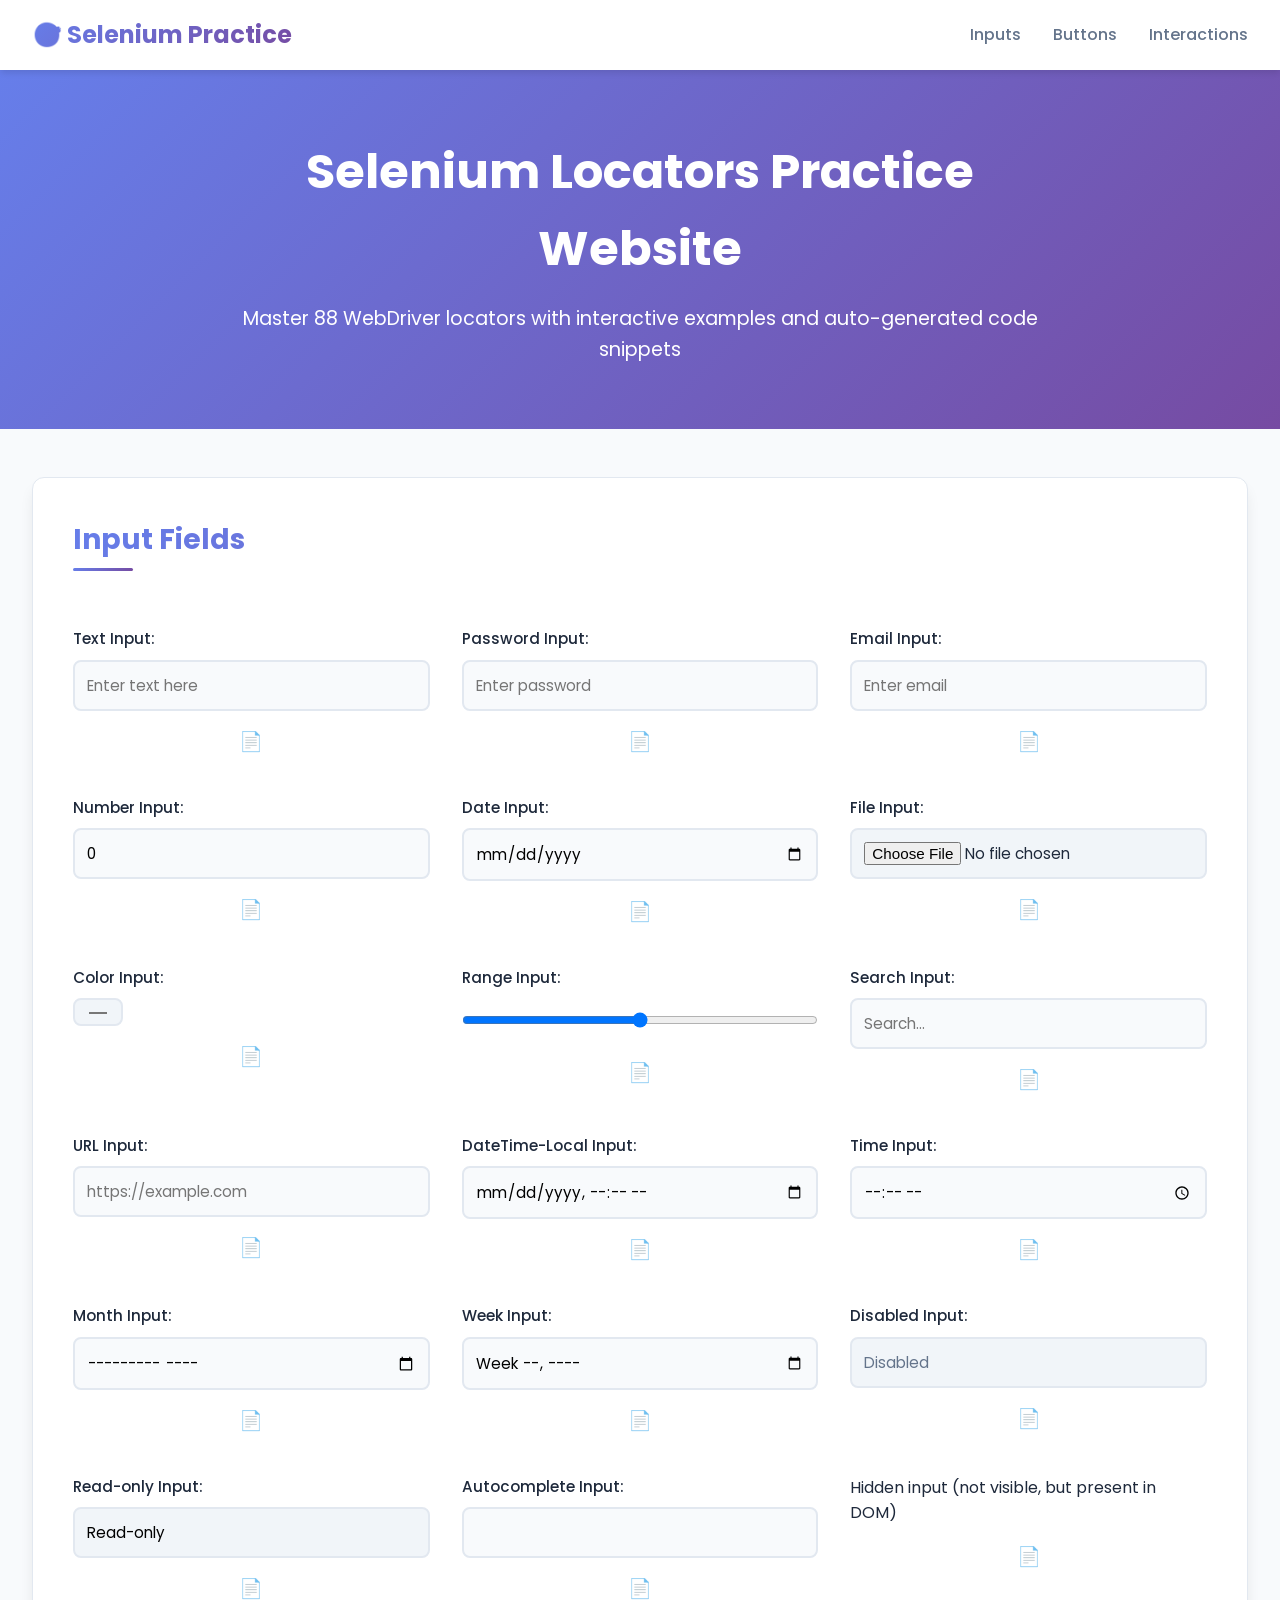
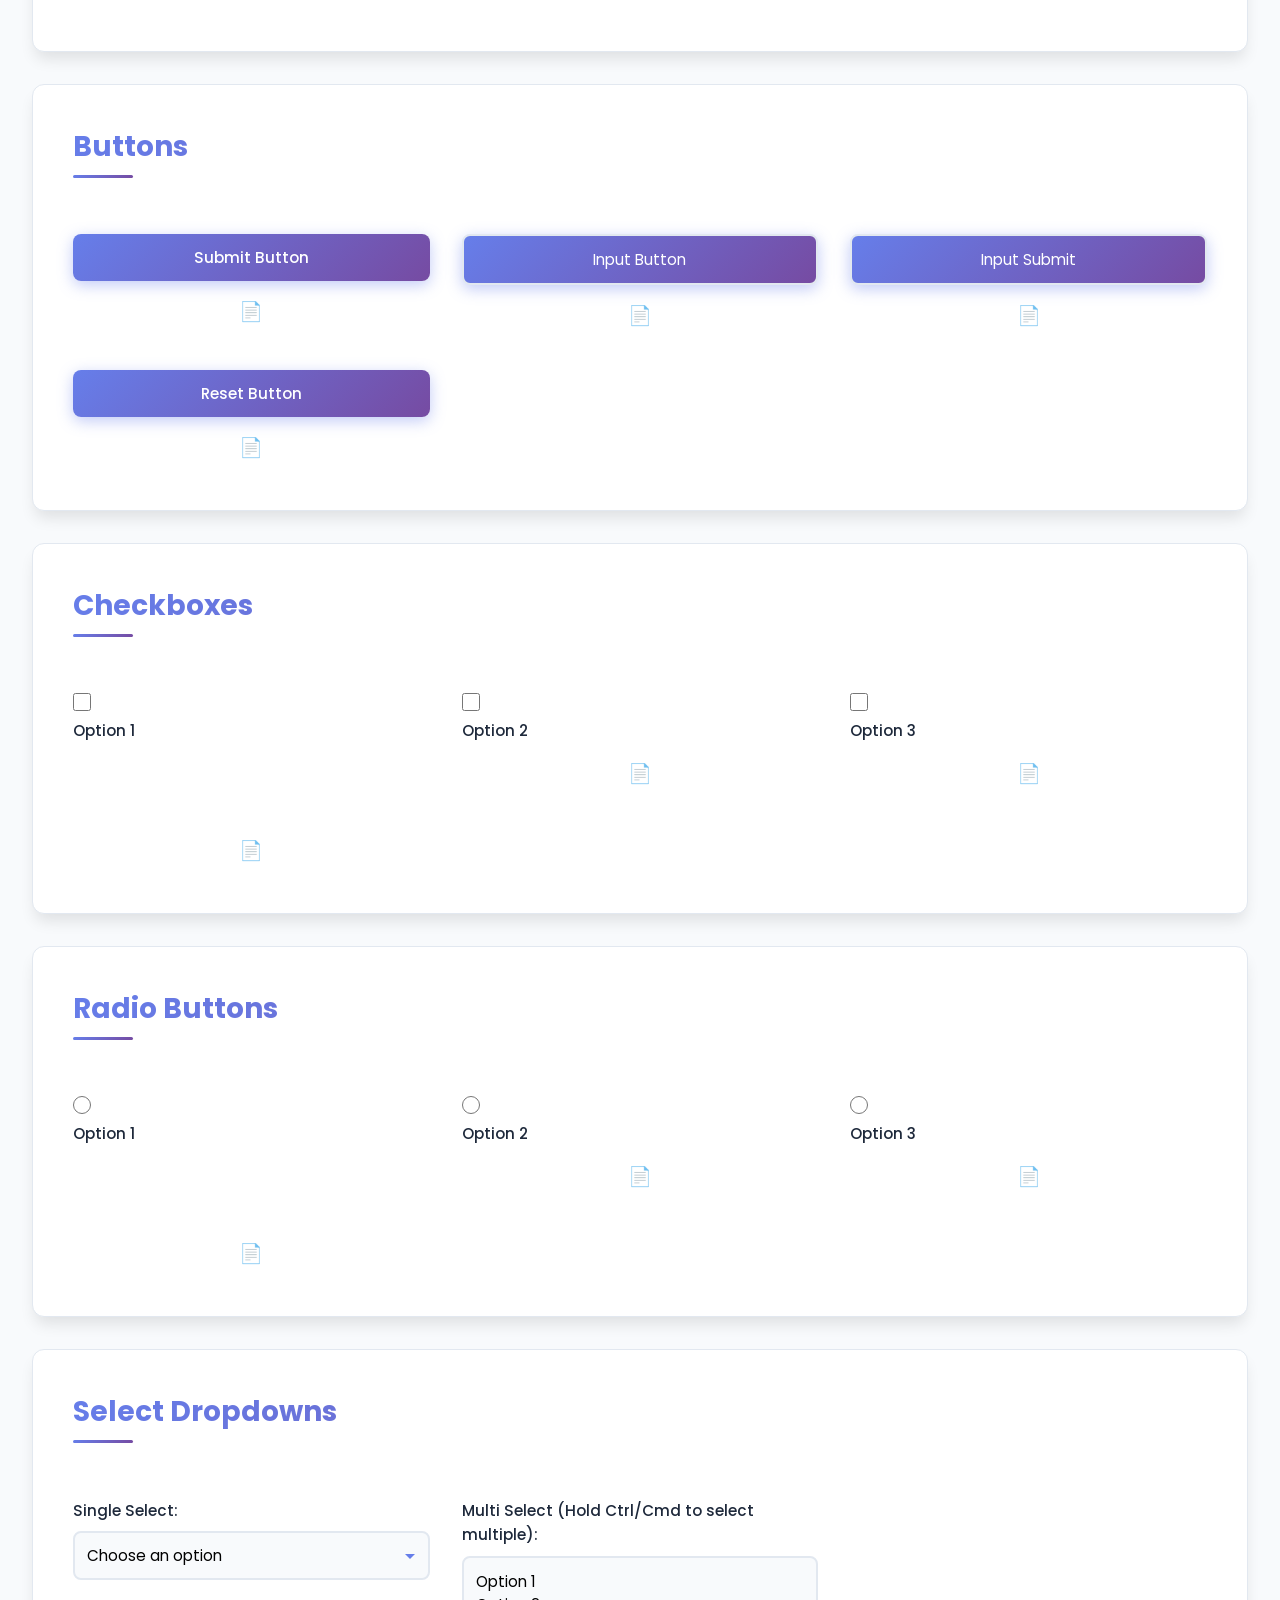
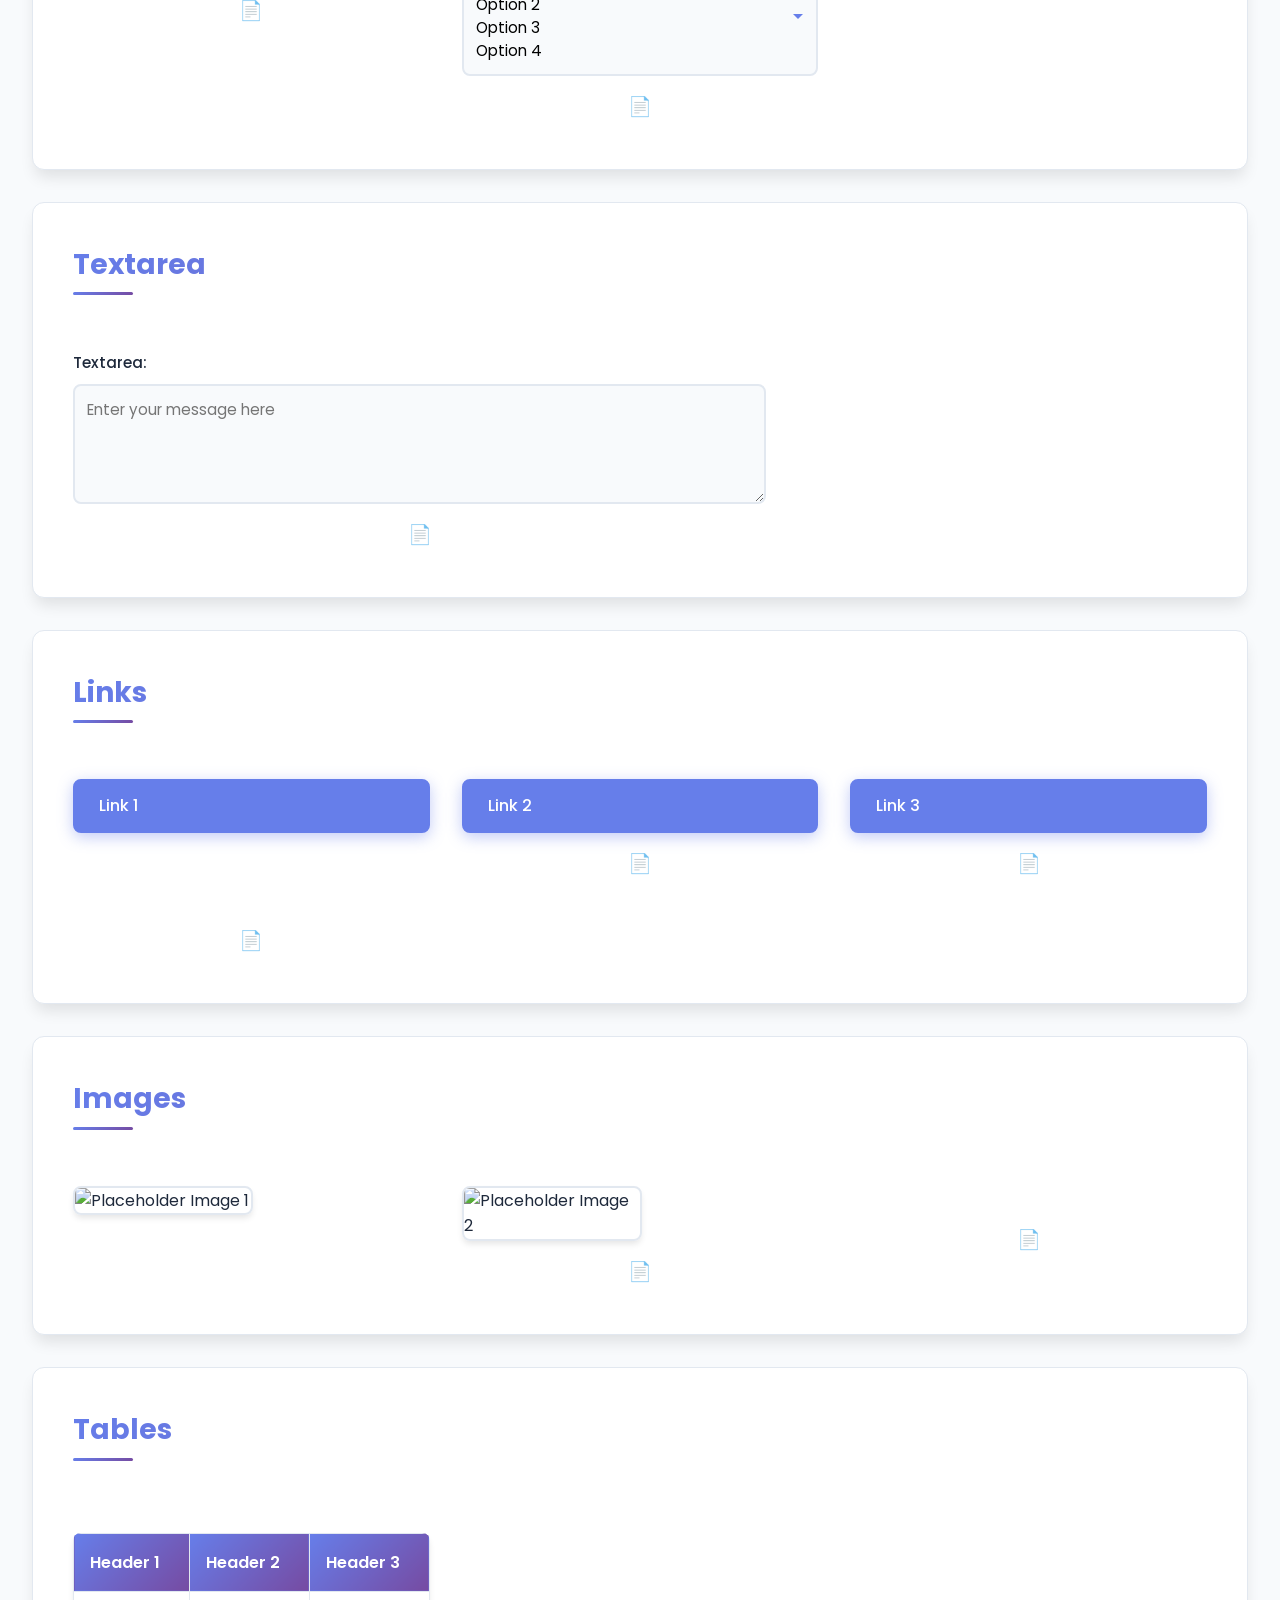
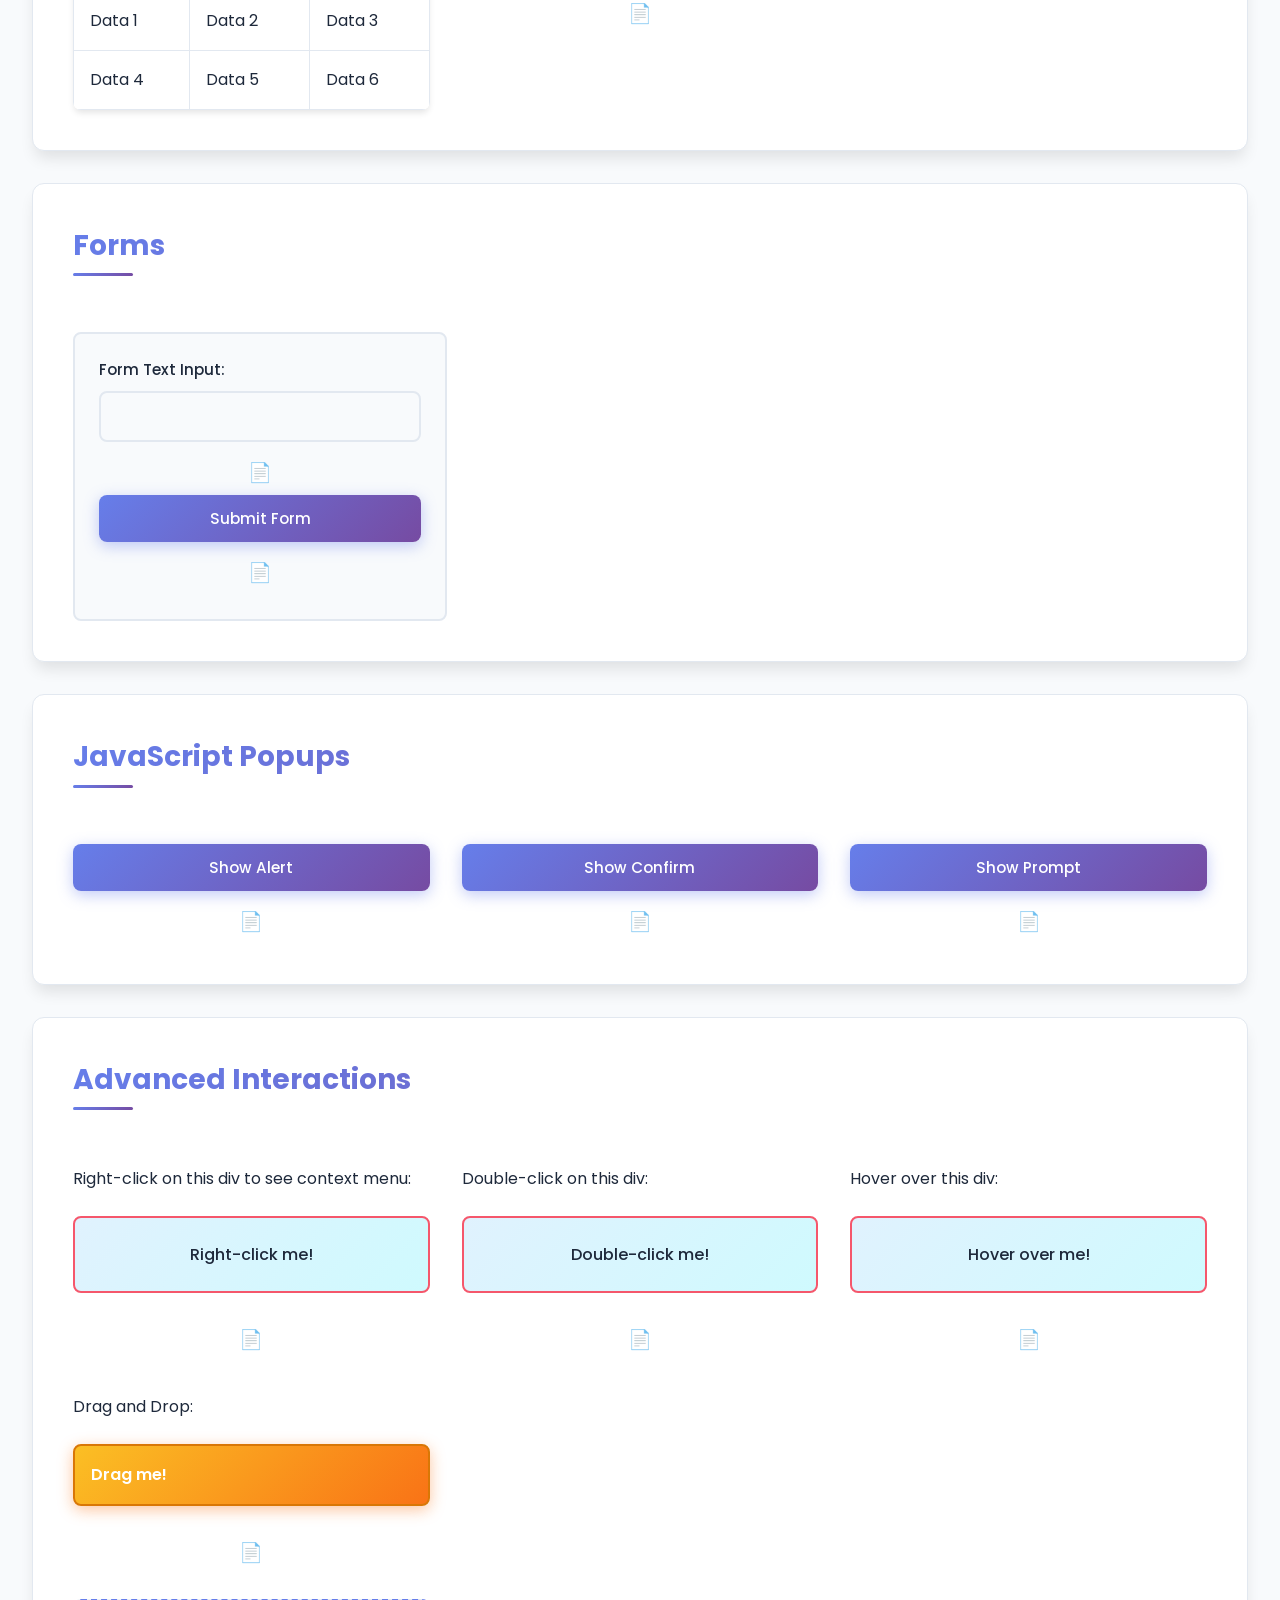
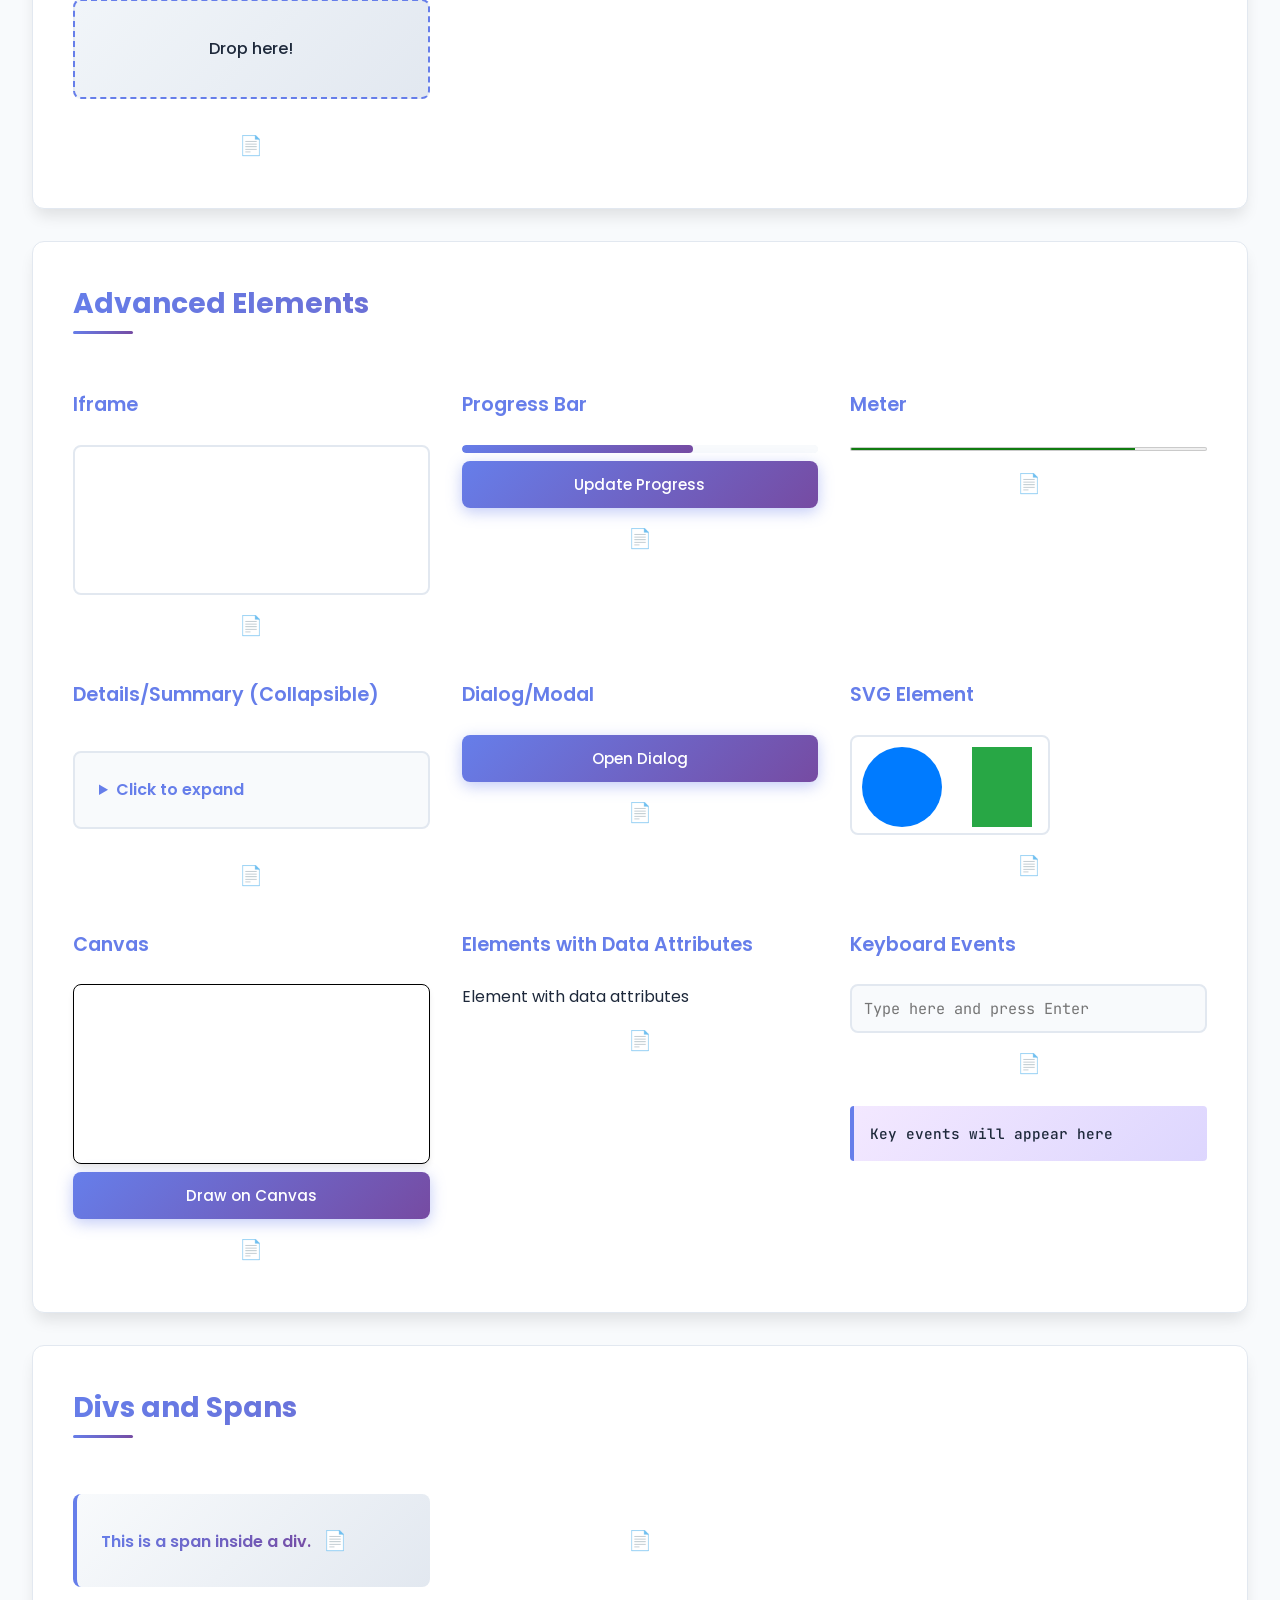
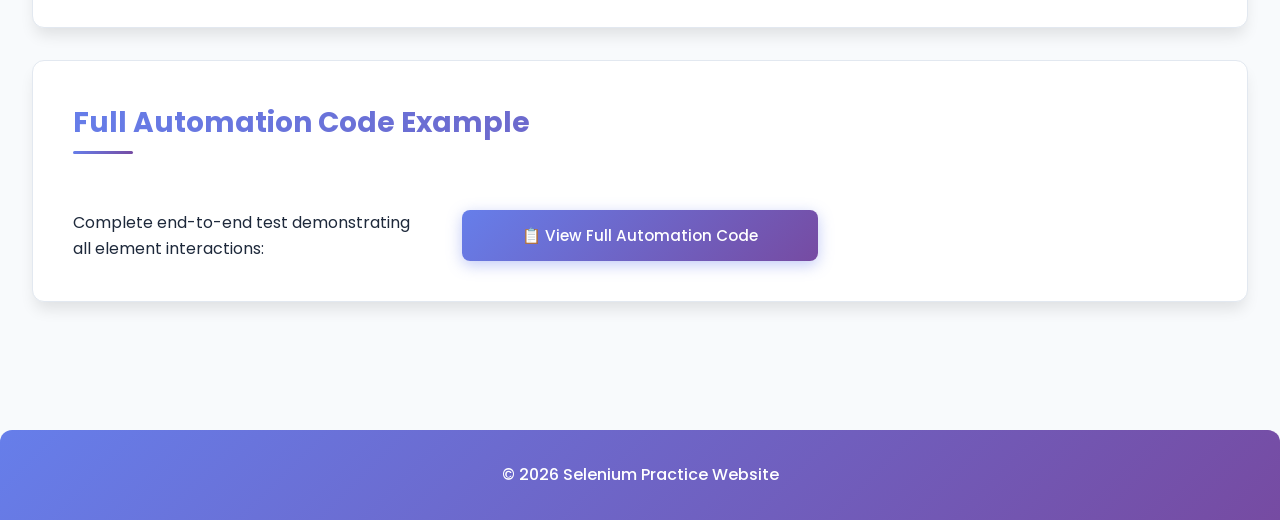
==== commit e8a13aa1: "Update index.html" ====
--- a/index.html
+++ b/index.html
@@ -22,7 +22,7 @@
     <header class="hero">
         <div class="hero-content">
             <h1>Selenium Locators Practice Website</h1>
-            <p>Master WebDriver locators with interactive examples and auto-generated code snippets</p>
+            <p>Master 88 WebDriver locators with interactive examples and auto-generated code snippets</p>
         </div>
     </header>
 
--- a/style.css
+++ b/style.css
@@ -163,11 +163,28 @@
     box-shadow: var(--shadow-lg);
     border: 1px solid var(--border-color);
     transition: var(--transition);
+    display: grid;
+    grid-template-columns: 1fr;
+    gap: 2rem;
 }
 
 .section:hover {
     box-shadow: var(--shadow-xl);
     transform: translateY(-2px);
+}
+
+/* 2 Columns on tablets */
+@media (min-width: 768px) {
+    .section {
+        grid-template-columns: repeat(2, 1fr);
+    }
+}
+
+/* 3 Columns on desktop */
+@media (min-width: 1200px) {
+    .section {
+        grid-template-columns: repeat(3, 1fr);
+    }
 }
 
 .section h2 {
@@ -180,6 +197,7 @@
     background-clip: text;
     position: relative;
     padding-bottom: 0.5rem;
+    grid-column: 1 / -1;
 }
 
 .section h2::after {
@@ -197,14 +215,15 @@
     font-size: 1.2rem;
     font-weight: 600;
     color: var(--primary-color);
-    margin: 2rem 0 1rem 0;
+    margin: 0 0 1rem 0;
+    grid-column: 1 / -1;
     display: flex;
     align-items: center;
     gap: 0.5rem;
 }
 
 .element-container {
-    margin-bottom: 1.5rem;
+    margin-bottom: 0;
     display: flex;
     flex-direction: column;
     gap: 0.5rem;
@@ -839,6 +858,8 @@
 
     .section {
         padding: 1.5rem;
+        grid-template-columns: 1fr;
+        gap: 1.5rem;
     }
 
     .section h2 {
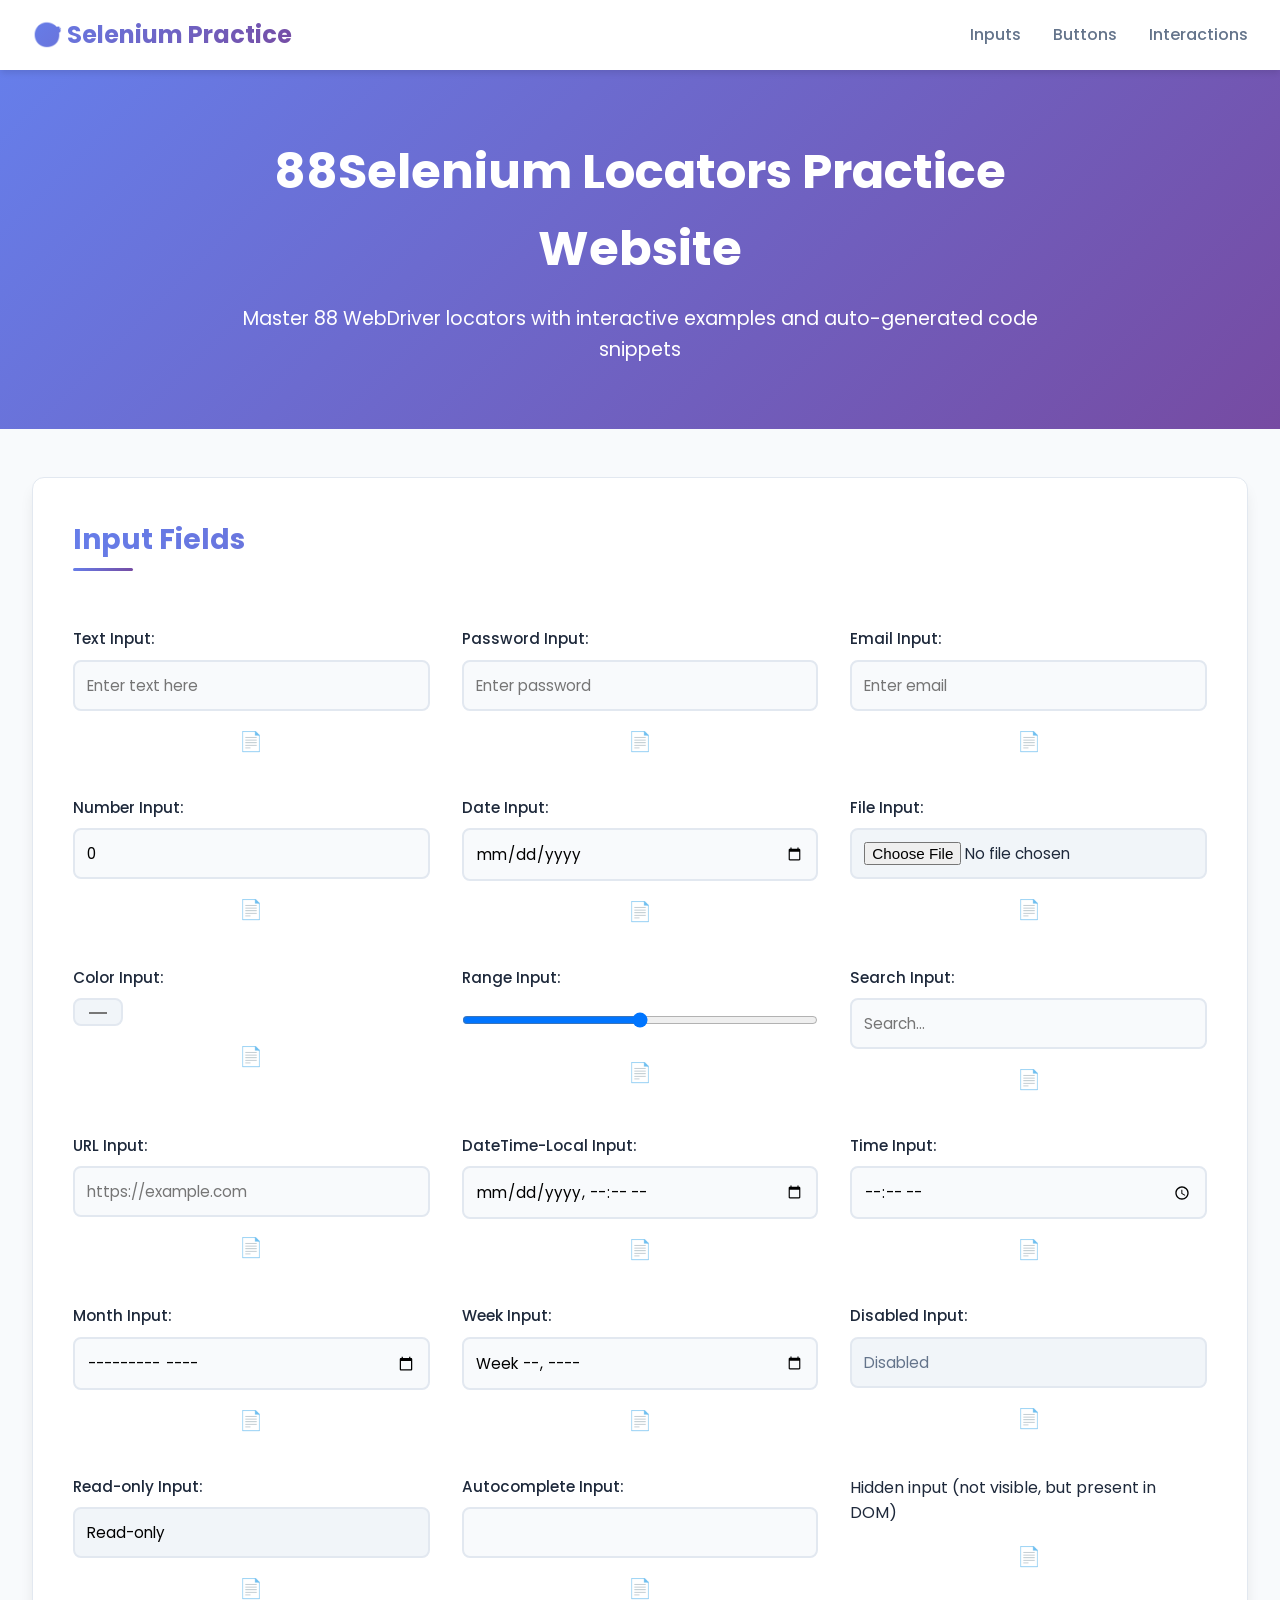
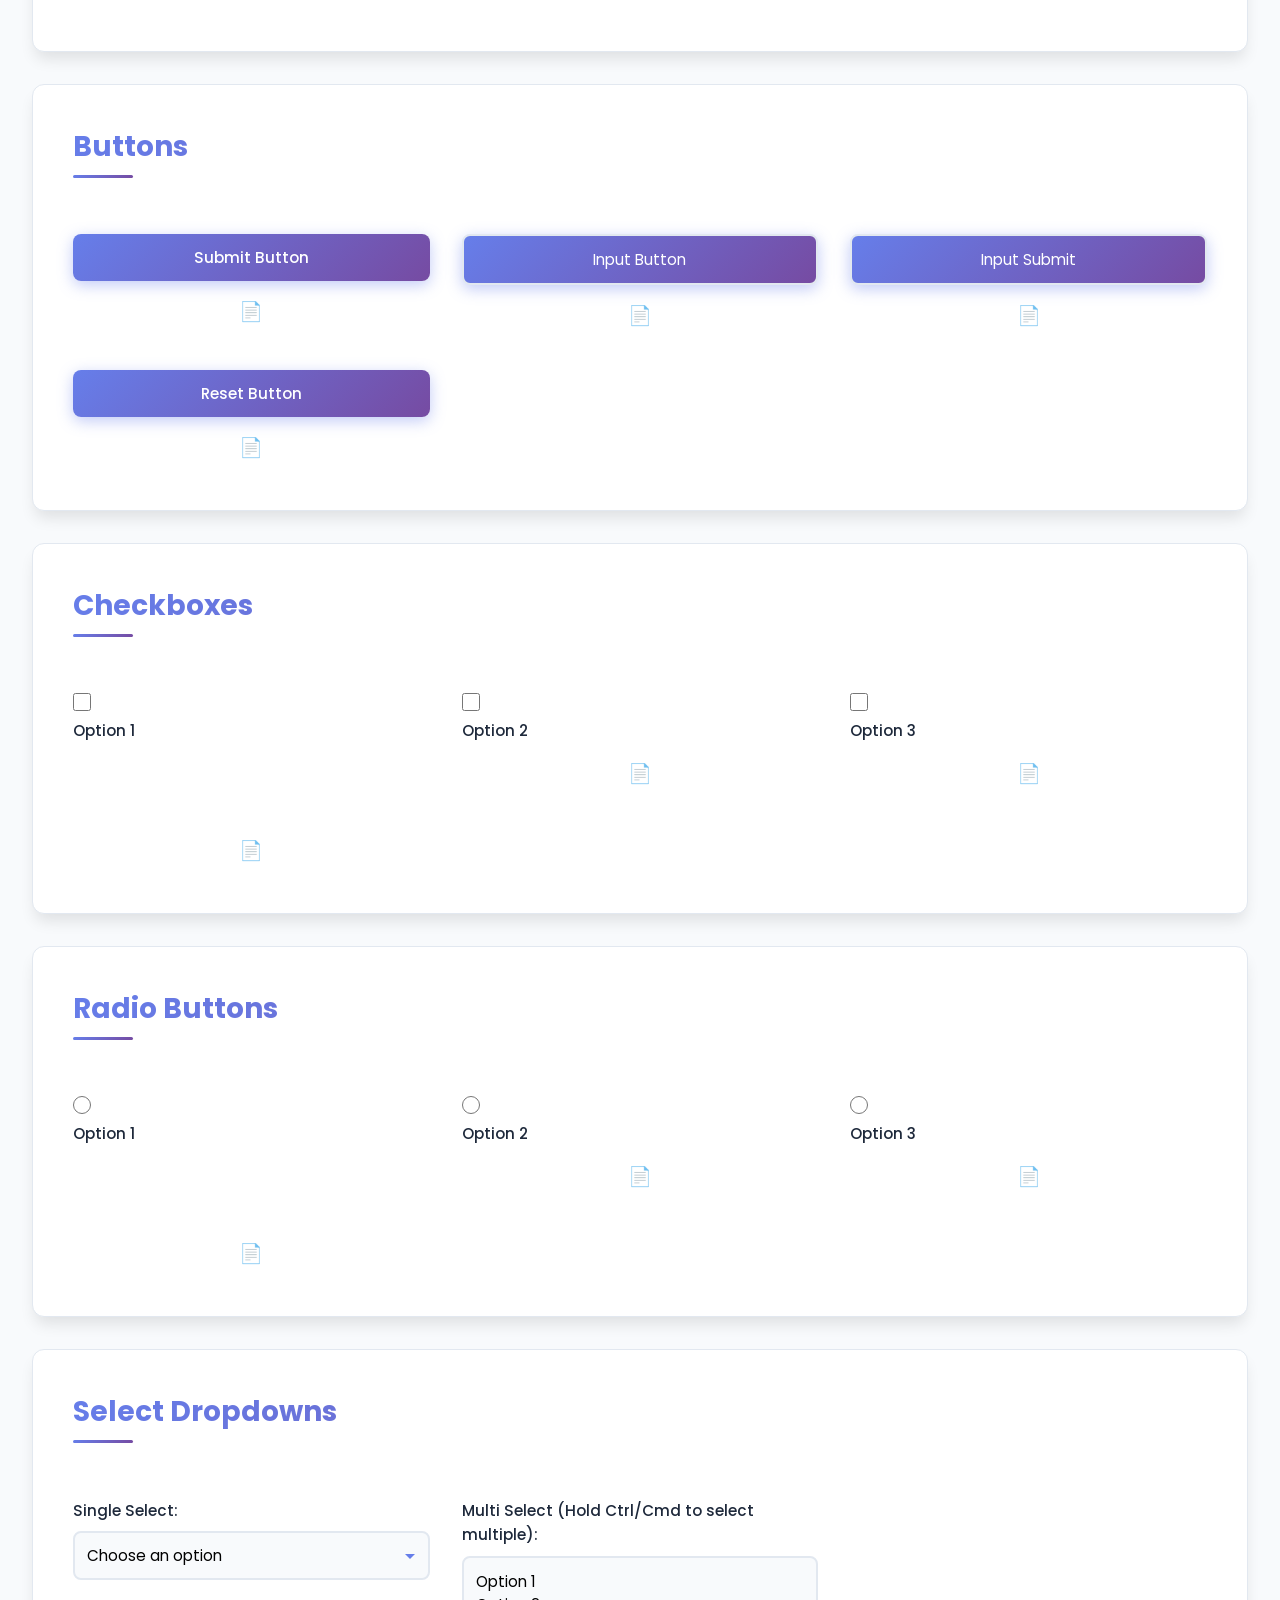
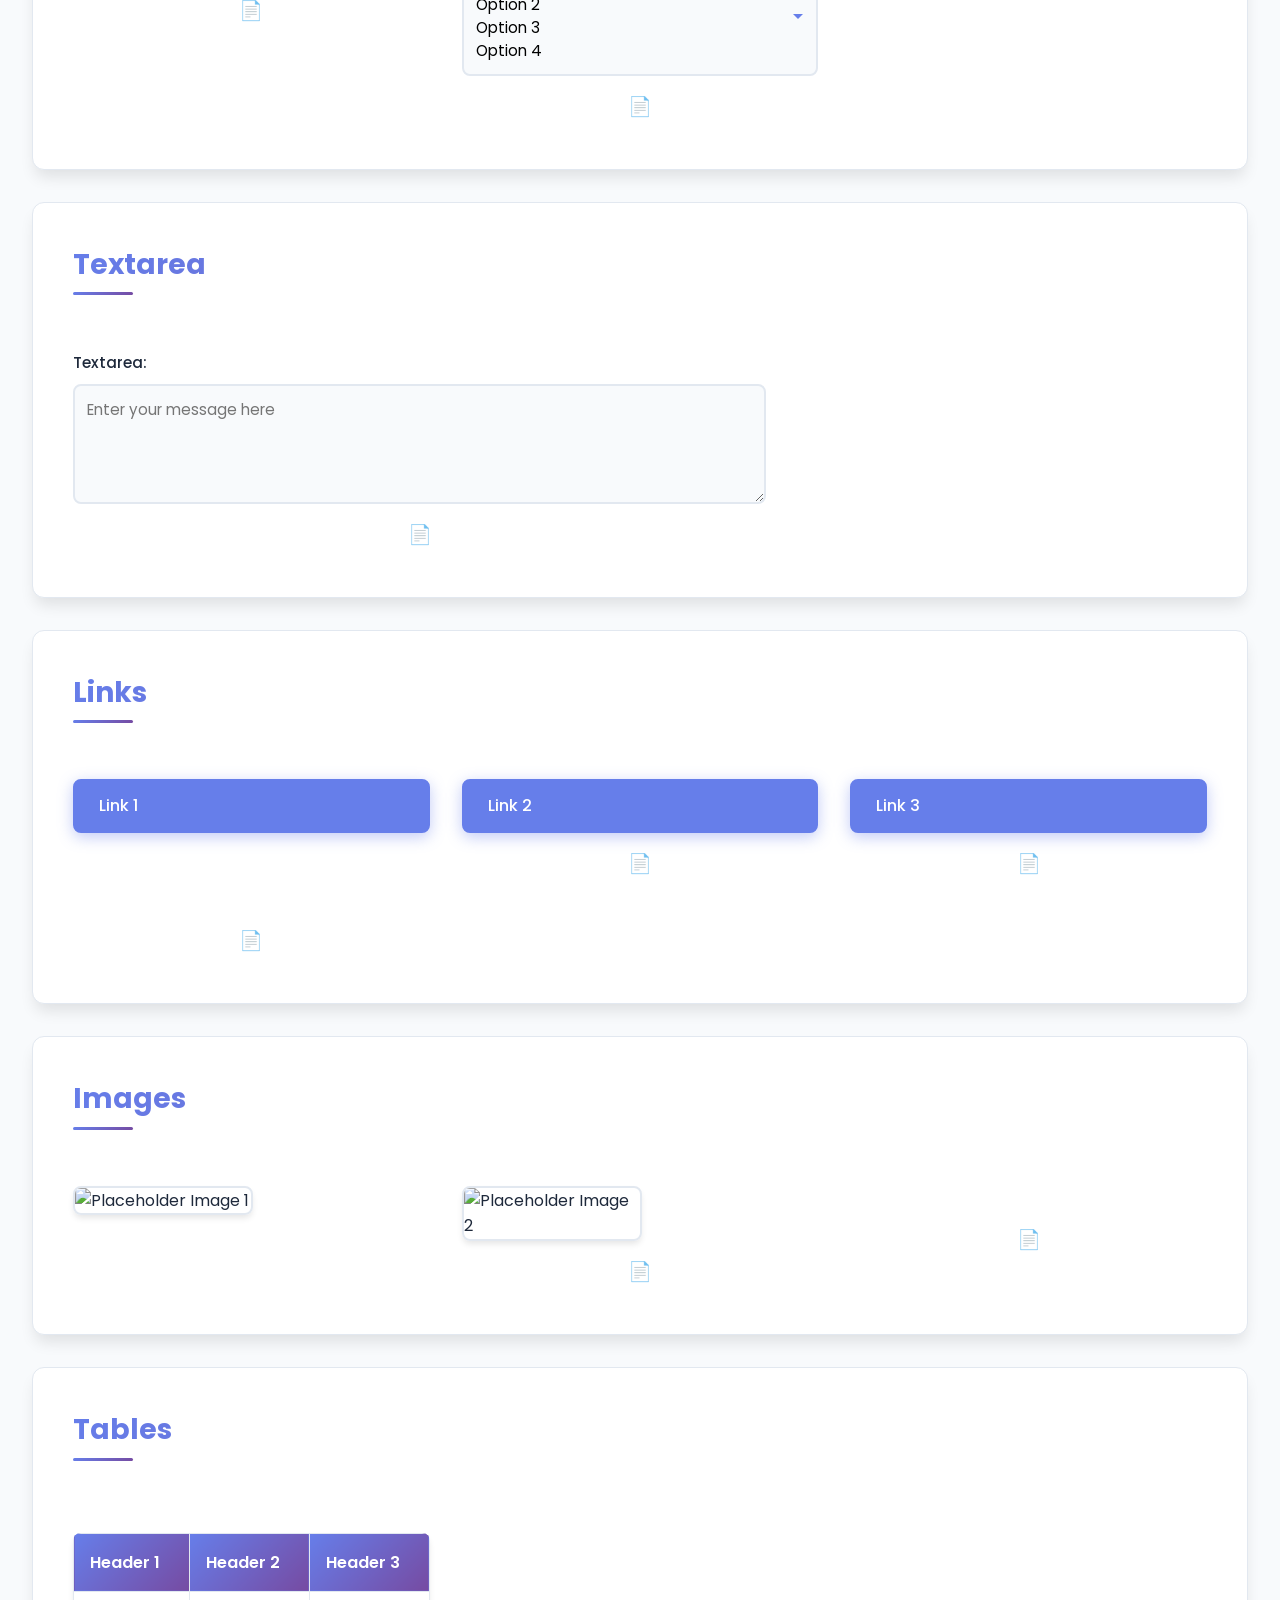
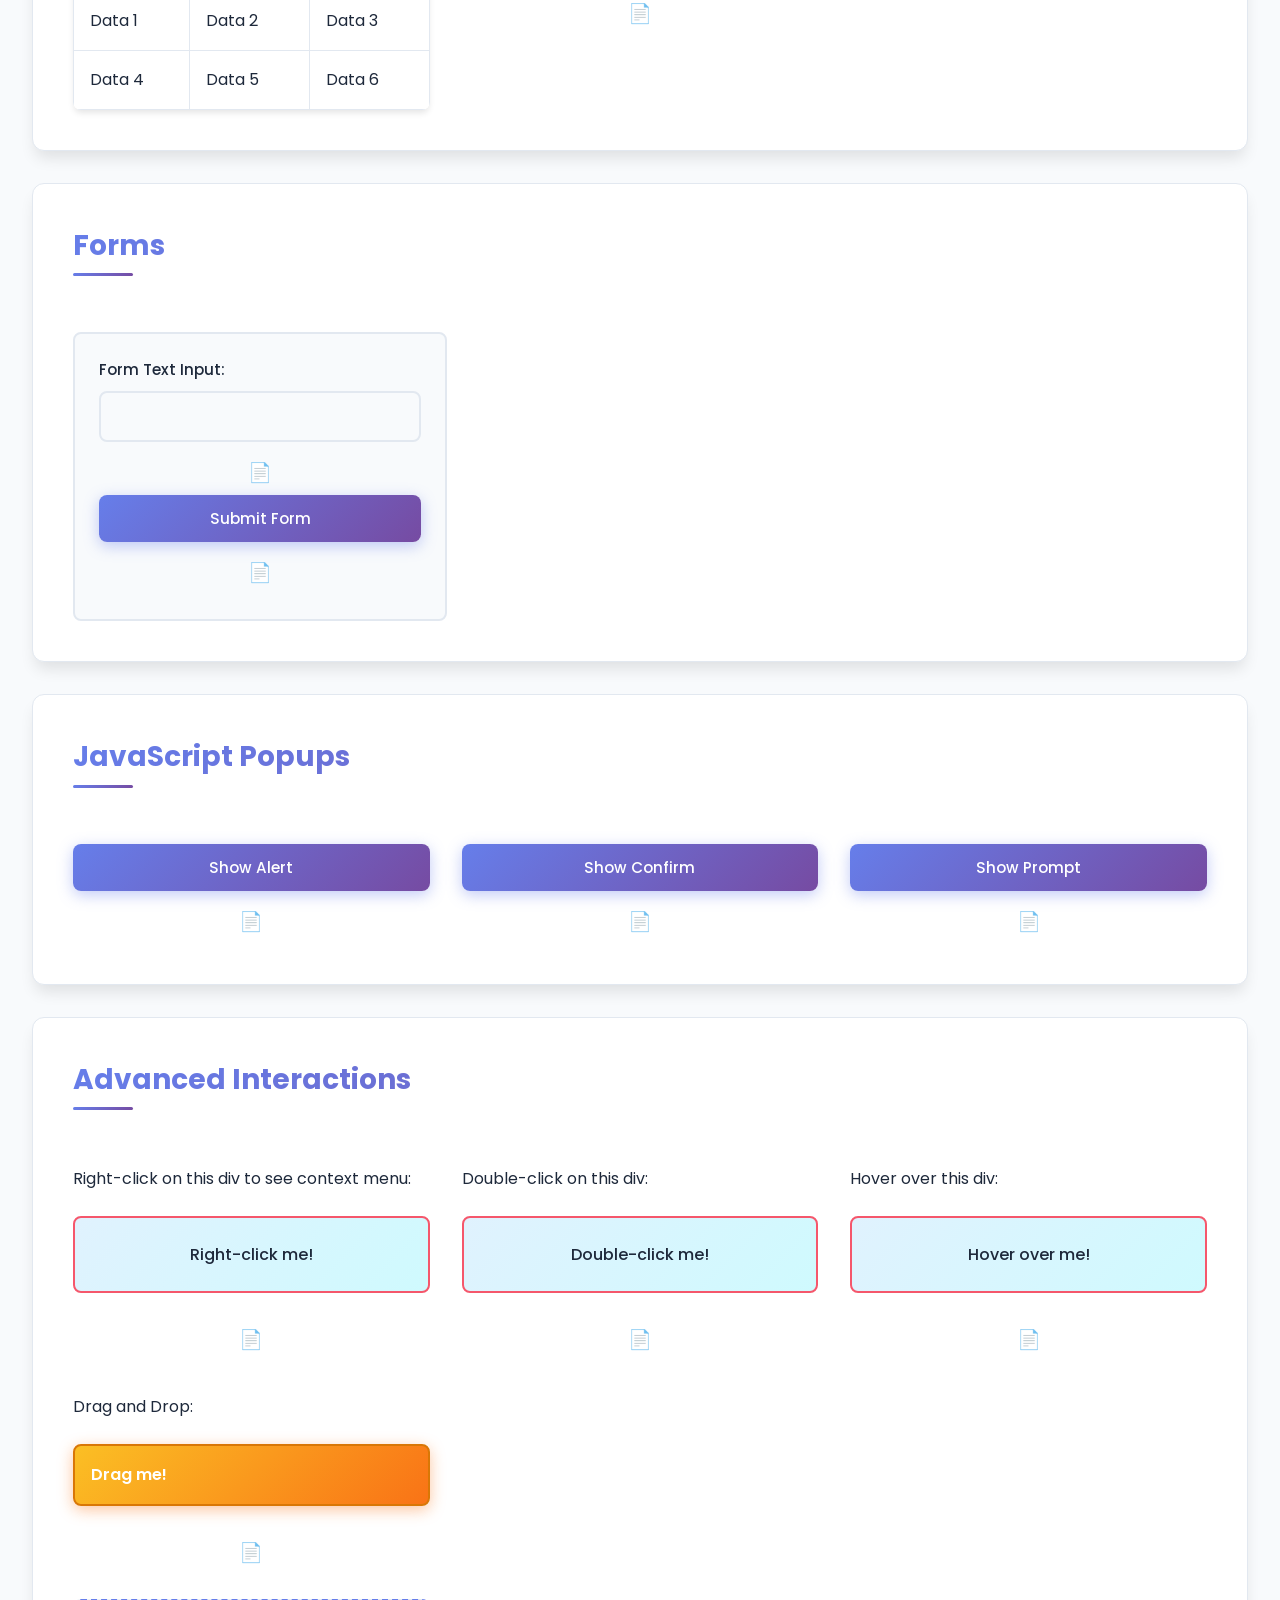
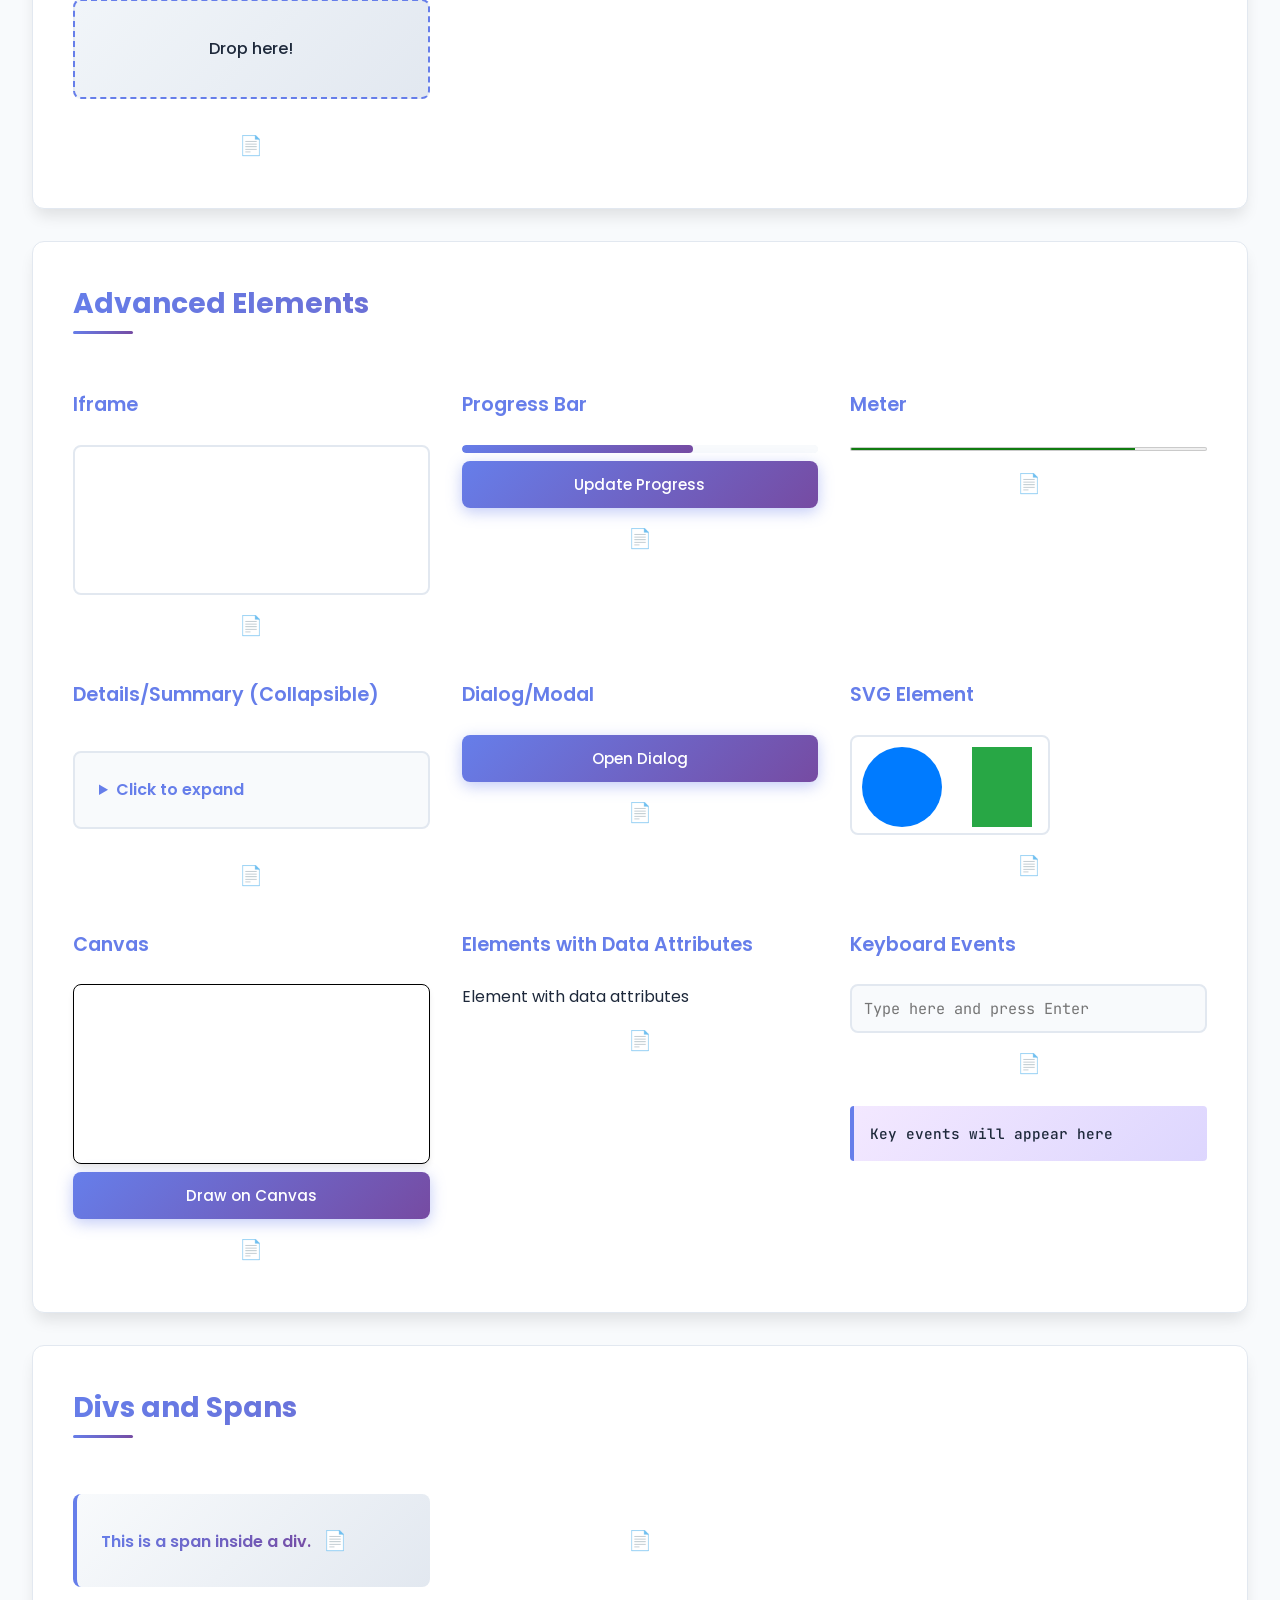
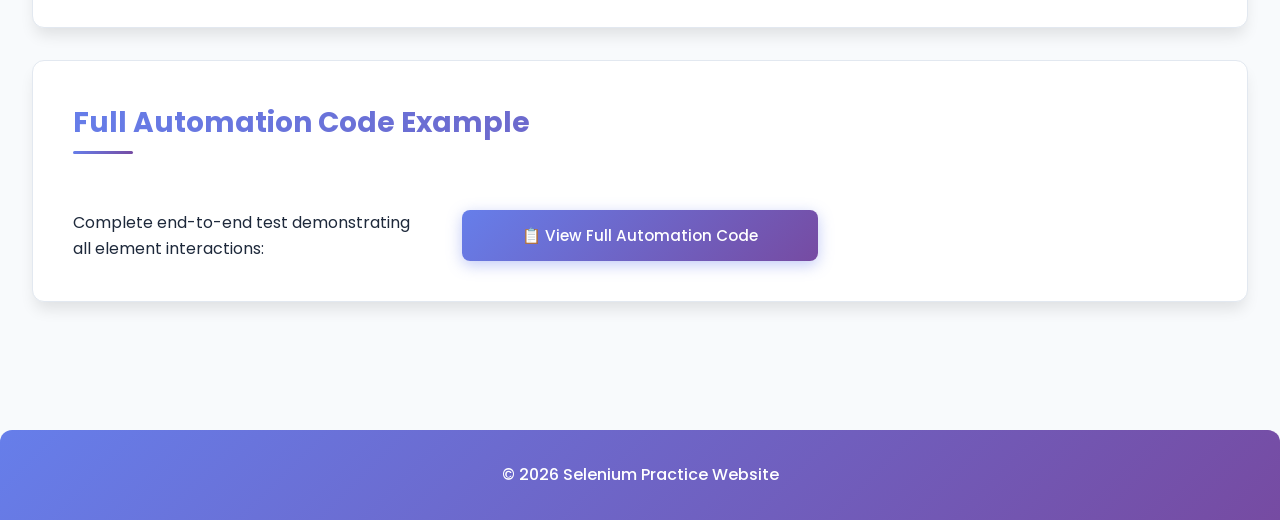
==== commit ce41056a: "Update index.html" ====
--- a/index.html
+++ b/index.html
@@ -21,7 +21,7 @@
 
     <header class="hero">
         <div class="hero-content">
-            <h1>Selenium Locators Practice Website</h1>
+            <h1>88Selenium Locators Practice Website</h1>
             <p>Master 88 WebDriver locators with interactive examples and auto-generated code snippets</p>
         </div>
     </header>
